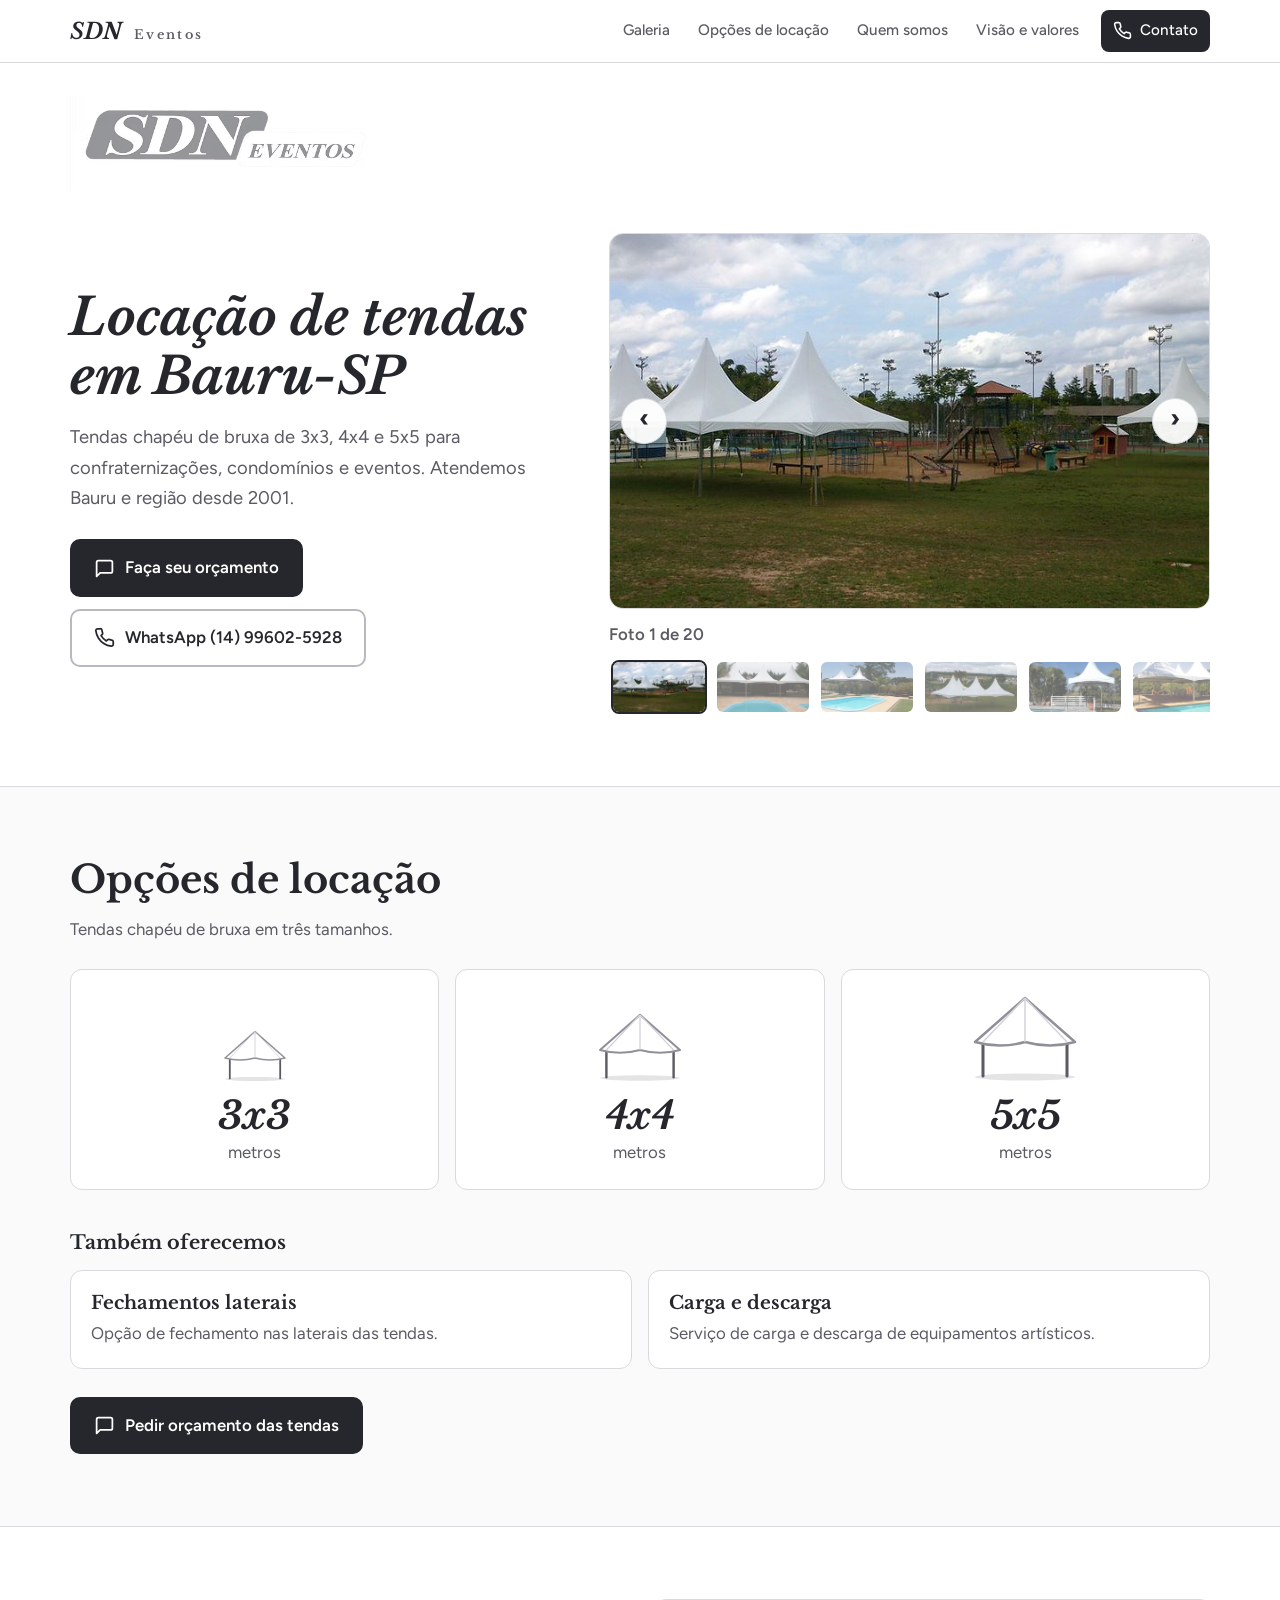
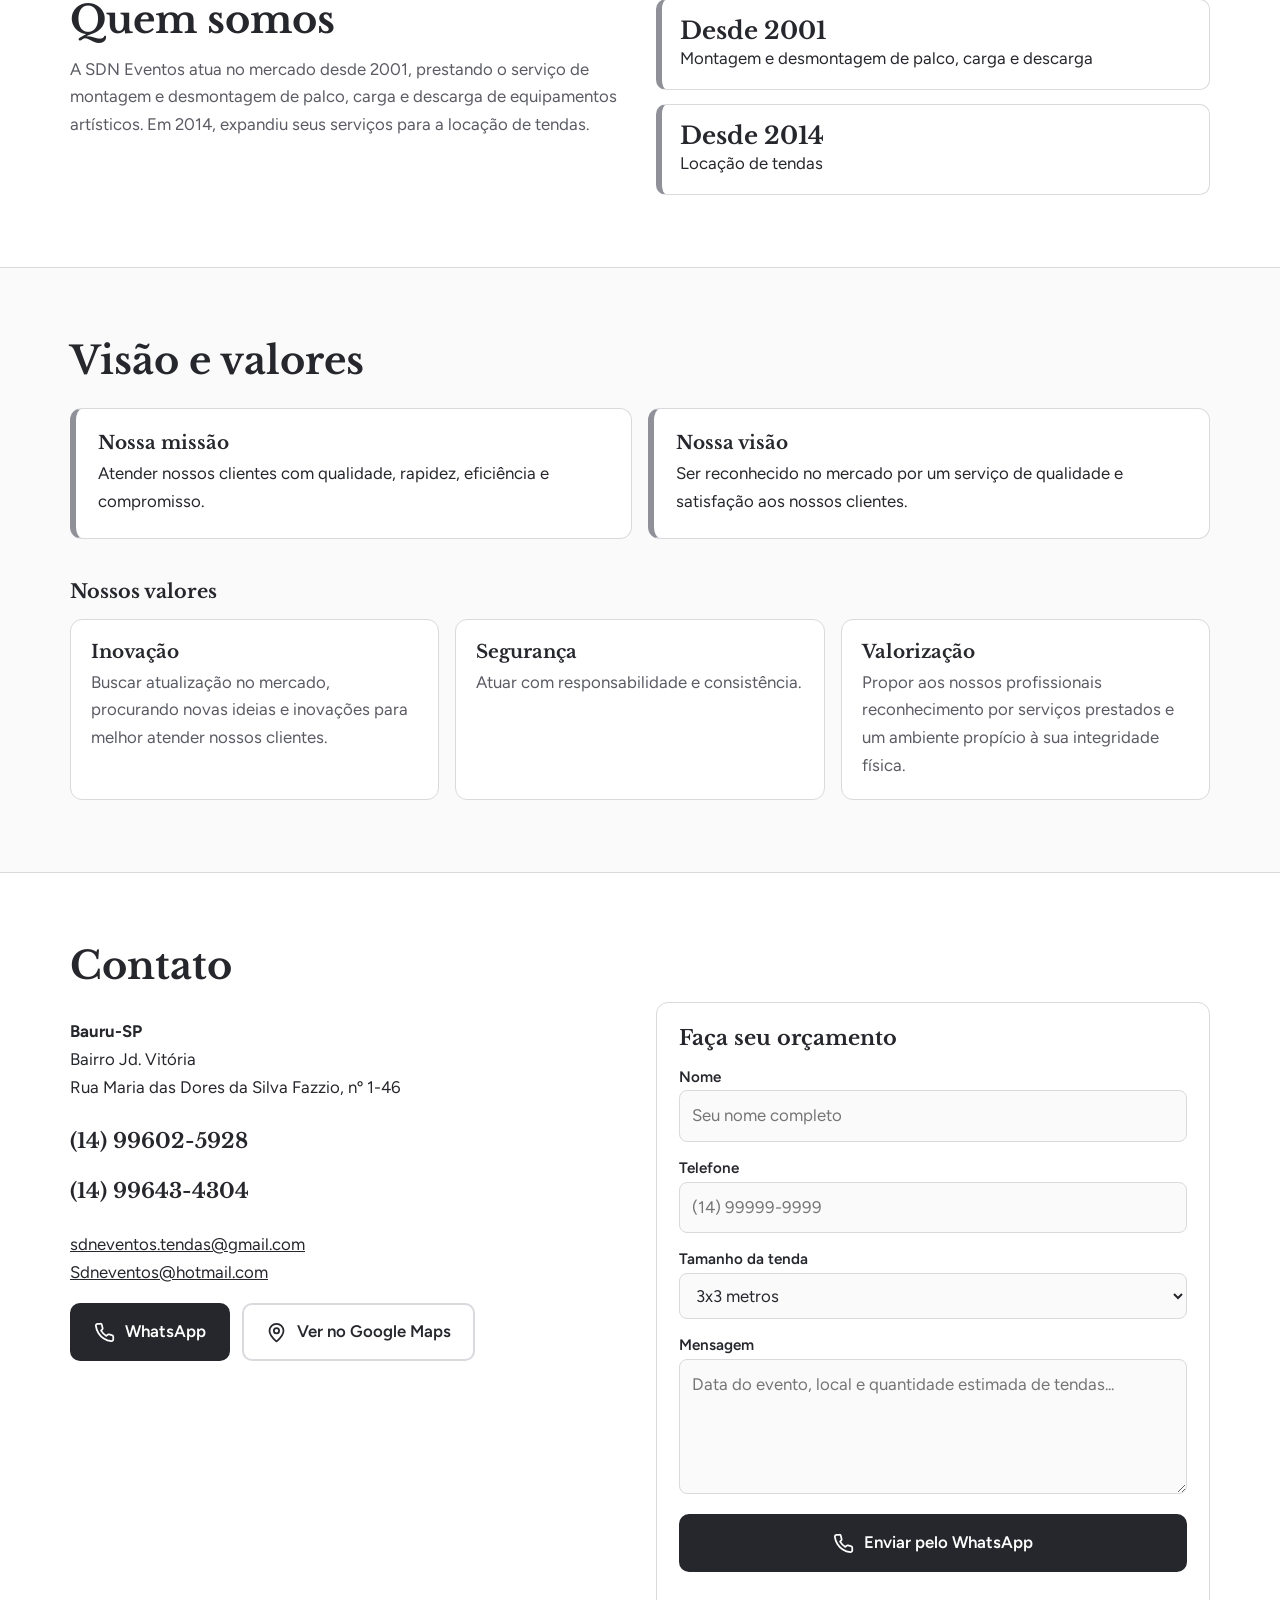
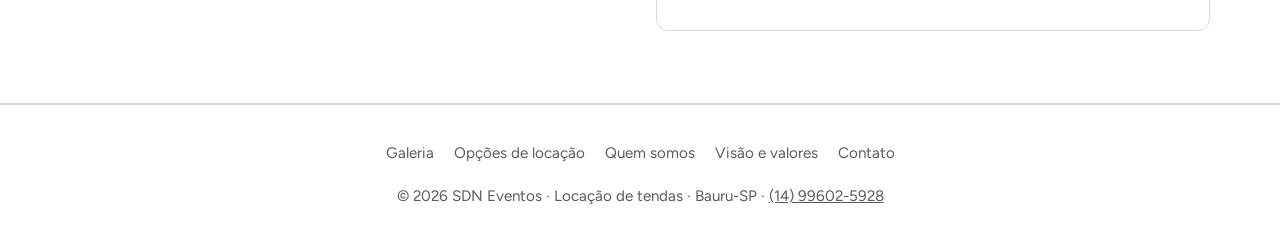
==== index.html @ 1ca26cf9 "Estruturacao inicial do site SDN Eventos com assets, css, js e README" ====
<!DOCTYPE html>
<html lang="pt-BR">
<head>
  <meta charset="utf-8">
  <meta name="viewport" content="width=device-width, initial-scale=1, viewport-fit=cover">
  <title>SDN Eventos | Locação de tendas em Bauru-SP</title>
  <meta name="description" content="Locação de tendas chapéu de bruxa 3x3, 4x4 e 5x5 em Bauru-SP. Montagem de palco, carga e descarga de equipamentos artísticos desde 2001.">
  <link rel="icon" href="data:image/svg+xml,%3Csvg xmlns='http://www.w3.org/2000/svg' viewBox='0 0 100 100'%3E%3Ctext y='.9em' font-size='90'%3E%E2%9B%BA%3C/text%3E%3C/svg%3E">
  
  <!-- Open Graph / Redes Sociais -->
  <meta property="og:title" content="SDN Eventos | Locação de tendas em Bauru-SP">
  <meta property="og:description" content="Tendas chapéu de bruxa 3x3, 4x4 e 5x5 para confraternizações e eventos em Bauru e região.">
  <meta property="og:type" content="website">
  <meta property="og:locale" content="pt_BR">
  <meta property="og:image" content="assets/img/logo.png">

  <!-- Dados Estruturados Schema.org -->
  <script type="application/ld+json">
  {
    "@context": "https://schema.org",
    "@type": "LocalBusiness",
    "name": "SDN Eventos",
    "description": "Locação de tendas e montagem de palco em Bauru-SP",
    "telephone": ["+55 14 99602-5928", "+55 14 99643-4304"],
    "email": "sdneventos.tendas@gmail.com",
    "foundingDate": "2001",
    "address": {
      "@type": "PostalAddress",
      "streetAddress": "Rua Maria das Dores da Silva Fazzio, 1-46, Jd. Vitória",
      "addressLocality": "Bauru",
      "addressRegion": "SP",
      "addressCountry": "BR"
    }
  }
  </script>

  <!-- Google Fonts -->
  <link rel="preconnect" href="https://fonts.googleapis.com">
  <link rel="preconnect" href="https://fonts.gstatic.com" crossorigin>
  <link href="https://fonts.googleapis.com/css2?family=Libre+Baskerville:ital,wght@0,700;1,700&family=Figtree:wght@400;500;600&display=swap" rel="stylesheet">

  <!-- Estilos Externos -->
  <link rel="stylesheet" href="css/style.css">

  <!-- Script Principal com Defer -->
  <script src="js/main.js" defer></script>
</head>
<body>

  <!-- ==================== HEADER / NAVEGAÇÃO ==================== -->
  <header class="nav">
    <div class="wrap">
      <a class="brand" href="#inicio">SDN <span>Eventos</span></a>

      <!-- Menu Desktop -->
      <nav class="nav-links" aria-label="Menu principal">
        <a href="#galeria">Galeria</a>
        <a href="#locacao">Opções de locação</a>
        <a href="#quem-somos">Quem somos</a>
        <a href="#visao">Visão e valores</a>
        <a class="cta" href="#contato" aria-label="Contato" title="Contato">
          <svg class="ico" viewBox="0 0 24 24" aria-hidden="true" focusable="false">
            <path d="M22 16.9v3a2 2 0 0 1-2.2 2 19.8 19.8 0 0 1-8.6-3.1 19.5 19.5 0 0 1-6-6 19.8 19.8 0 0 1-3.1-8.7A2 2 0 0 1 4.1 2h3a2 2 0 0 1 2 1.7c.1 1 .4 1.9.7 2.8a2 2 0 0 1-.5 2.1L8.1 9.9a16 16 0 0 0 6 6l1.3-1.3a2 2 0 0 1 2.1-.4c.9.3 1.8.6 2.8.7a2 2 0 0 1 1.7 2Z"/>
          </svg>
          <span class="lbl">Contato</span>
        </a>
      </nav>

      <!-- Botão Menu Mobile -->
      <button class="hamburger" id="hamburger" type="button" aria-expanded="false" aria-label="Abrir menu de navegação">
        <span></span>
        <span></span>
        <span></span>
      </button>
    </div>
  </header>

  <!-- Drawer e Overlay Mobile -->
  <div class="nav-overlay" id="navOverlay"></div>
  <nav class="nav-drawer" id="navDrawer" aria-label="Menu móvel">
    <a href="#galeria">Galeria de fotos</a>
    <a href="#locacao">Opções de locação</a>
    <a href="#quem-somos">Quem somos</a>
    <a href="#visao">Visão e valores</a>
    <a class="cta" href="#contato">Fazer orçamento</a>
  </nav>

  <main id="inicio">
    <!-- ==================== HERO SECTION ==================== -->
    <div class="hero">
      <div class="wrap">
        <img class="logo" src="assets/img/logo.png" alt="Logotipo SDN Eventos" width="300" height="98">
        <div class="herogrid">
          <div class="intro">
            <h1>Locação de tendas em <span class="nb">Bauru-SP</span></h1>
            <p>Tendas chapéu de bruxa de 3x3, 4x4 e 5x5 para confraternizações, condomínios e eventos. Atendemos Bauru e região desde 2001.</p>
            <div class="btns">
              <a class="btn" href="#contato" aria-label="Faça seu orçamento" title="Faça seu orçamento">
                <svg class="ico" viewBox="0 0 24 24" aria-hidden="true" focusable="false">
                  <path d="M21 15a2 2 0 0 1-2 2H7l-4 4V5a2 2 0 0 1 2-2h14a2 2 0 0 1 2 2z"/>
                </svg>
                <span class="lbl">Faça seu orçamento</span>
              </a>
              <a class="btn ghost" href="https://wa.me/5514996025928" target="_blank" rel="noopener noreferrer" aria-label="WhatsApp (14) 99602-5928" title="WhatsApp">
                <svg class="ico" viewBox="0 0 24 24" aria-hidden="true" focusable="false">
                  <path d="M22 16.9v3a2 2 0 0 1-2.2 2 19.8 19.8 0 0 1-8.6-3.1 19.5 19.5 0 0 1-6-6 19.8 19.8 0 0 1-3.1-8.7A2 2 0 0 1 4.1 2h3a2 2 0 0 1 2 1.7c.1 1 .4 1.9.7 2.8a2 2 0 0 1-.5 2.1L8.1 9.9a16 16 0 0 0 6 6l1.3-1.3a2 2 0 0 1 2.1-.4c.9.3 1.8.6 2.8.7a2 2 0 0 1 1.7 2Z"/>
                </svg>
                <span class="lbl">WhatsApp (14) 99602-5928</span>
              </a>
            </div>
          </div>

          <!-- Carrossel de Fotos -->
          <div class="carousel" id="galeria" role="region" aria-roledescription="carrossel" aria-label="Fotos de tendas montadas">
            <div class="stage">
              <div class="track" id="track" tabindex="0">
                <figure class="slide" role="group" aria-roledescription="slide"><img src="assets/img/foto-01.jpg" alt="Montagem de tenda chapéu de bruxa - SDN Eventos 1"></figure>
                <figure class="slide" role="group" aria-roledescription="slide"><img src="assets/img/foto-02.jpg" alt="Montagem de tenda chapéu de bruxa - SDN Eventos 2" loading="lazy"></figure>
                <figure class="slide" role="group" aria-roledescription="slide"><img src="assets/img/foto-03.jpg" alt="Montagem de tenda chapéu de bruxa - SDN Eventos 3" loading="lazy"></figure>
                <figure class="slide" role="group" aria-roledescription="slide"><img src="assets/img/foto-04.jpg" alt="Montagem de tenda chapéu de bruxa - SDN Eventos 4" loading="lazy"></figure>
                <figure class="slide" role="group" aria-roledescription="slide"><img src="assets/img/foto-05.jpg" alt="Montagem de tenda chapéu de bruxa - SDN Eventos 5" loading="lazy"></figure>
                <figure class="slide" role="group" aria-roledescription="slide"><img src="assets/img/foto-06.jpg" alt="Montagem de tenda chapéu de bruxa - SDN Eventos 6" loading="lazy"></figure>
                <figure class="slide" role="group" aria-roledescription="slide"><img src="assets/img/foto-07.jpg" alt="Montagem de tenda chapéu de bruxa - SDN Eventos 7" loading="lazy"></figure>
                <figure class="slide" role="group" aria-roledescription="slide"><img src="assets/img/foto-08.jpg" alt="Montagem de tenda chapéu de bruxa - SDN Eventos 8" loading="lazy"></figure>
                <figure class="slide" role="group" aria-roledescription="slide"><img src="assets/img/foto-09.jpg" alt="Montagem de tenda chapéu de bruxa - SDN Eventos 9" loading="lazy"></figure>
                <figure class="slide" role="group" aria-roledescription="slide"><img src="assets/img/foto-10.jpg" alt="Montagem de tenda chapéu de bruxa - SDN Eventos 10" loading="lazy"></figure>
                <figure class="slide" role="group" aria-roledescription="slide"><img src="assets/img/foto-11.jpg" alt="Montagem de tenda chapéu de bruxa - SDN Eventos 11" loading="lazy"></figure>
                <figure class="slide" role="group" aria-roledescription="slide"><img src="assets/img/foto-12.jpg" alt="Montagem de tenda chapéu de bruxa - SDN Eventos 12" loading="lazy"></figure>
                <figure class="slide" role="group" aria-roledescription="slide"><img src="assets/img/foto-13.jpg" alt="Montagem de tenda chapéu de bruxa - SDN Eventos 13" loading="lazy"></figure>
                <figure class="slide" role="group" aria-roledescription="slide"><img src="assets/img/foto-14.jpg" alt="Montagem de tenda chapéu de bruxa - SDN Eventos 14" loading="lazy"></figure>
                <figure class="slide" role="group" aria-roledescription="slide"><img src="assets/img/foto-15.jpg" alt="Montagem de tenda chapéu de bruxa - SDN Eventos 15" loading="lazy"></figure>
                <figure class="slide" role="group" aria-roledescription="slide"><img src="assets/img/foto-16.jpg" alt="Montagem de tenda chapéu de bruxa - SDN Eventos 16" loading="lazy"></figure>
                <figure class="slide" role="group" aria-roledescription="slide"><img src="assets/img/foto-17.jpg" alt="Montagem de tenda chapéu de bruxa - SDN Eventos 17" loading="lazy"></figure>
                <figure class="slide" role="group" aria-roledescription="slide"><img src="assets/img/foto-18.jpg" alt="Montagem de tenda chapéu de bruxa - SDN Eventos 18" loading="lazy"></figure>
                <figure class="slide" role="group" aria-roledescription="slide"><img src="assets/img/foto-19.jpg" alt="Montagem de tenda chapéu de bruxa - SDN Eventos 19" loading="lazy"></figure>
                <figure class="slide" role="group" aria-roledescription="slide"><img src="assets/img/foto-20.jpg" alt="Montagem de tenda chapéu de bruxa - SDN Eventos 20" loading="lazy"></figure>
              </div>
              <button class="arrow prev" id="prev" type="button" aria-label="Foto anterior">&#8249;</button>
              <button class="arrow next" id="next" type="button" aria-label="Próxima foto">&#8250;</button>
            </div>
            <div class="count" id="count" aria-live="polite"></div>
            <div class="thumbs" id="thumbs"></div>
          </div>
        </div>
      </div>
    </div>

    <!-- ==================== OPÇÕES DE LOCAÇÃO ==================== -->
    <section id="locacao">
      <div class="wrap">
        <h2>Opções de locação</h2>
        <p class="lead">Tendas chapéu de bruxa em três tamanhos.</p>
        <div class="sizes">
          <div class="size">
            <span class="tentwrap">
              <svg class="tent" viewBox="0 0 120 90" width="72" aria-hidden="true" focusable="false">
                <ellipse class="shadow" cx="60" cy="85" rx="50" ry="3.5"/>
                <line class="pole" x1="18" y1="50" x2="18" y2="84"/>
                <line class="pole" x1="102" y1="50" x2="102" y2="84"/>
                <g class="roof">
                  <path class="face" d="M10 50 L60 6 L110 50 Q85 57 60 50 Q35 57 10 50 Z"/>
                  <path class="rib" d="M60 6 L60 50 M18 50 L60 6 M102 50 L60 6"/>
                </g>
              </svg>
            </span>
            <b>3x3</b><span>metros</span>
          </div>
          <div class="size">
            <span class="tentwrap">
              <svg class="tent" viewBox="0 0 120 90" width="96" aria-hidden="true" focusable="false">
                <ellipse class="shadow" cx="60" cy="85" rx="50" ry="3.5"/>
                <line class="pole" x1="18" y1="50" x2="18" y2="84"/>
                <line class="pole" x1="102" y1="50" x2="102" y2="84"/>
                <g class="roof">
                  <path class="face" d="M10 50 L60 6 L110 50 Q85 57 60 50 Q35 57 10 50 Z"/>
                  <path class="rib" d="M60 6 L60 50 M18 50 L60 6 M102 50 L60 6"/>
                </g>
              </svg>
            </span>
            <b>4x4</b><span>metros</span>
          </div>
          <div class="size">
            <span class="tentwrap">
              <svg class="tent" viewBox="0 0 120 90" width="120" aria-hidden="true" focusable="false">
                <ellipse class="shadow" cx="60" cy="85" rx="50" ry="3.5"/>
                <line class="pole" x1="18" y1="50" x2="18" y2="84"/>
                <line class="pole" x1="102" y1="50" x2="102" y2="84"/>
                <g class="roof">
                  <path class="face" d="M10 50 L60 6 L110 50 Q85 57 60 50 Q35 57 10 50 Z"/>
                  <path class="rib" d="M60 6 L60 50 M18 50 L60 6 M102 50 L60 6"/>
                </g>
              </svg>
            </span>
            <b>5x5</b><span>metros</span>
          </div>
        </div>

        <h3 class="sub">Também oferecemos</h3>
        <div class="values">
          <div>
            <h3>Fechamentos laterais</h3>
            <p>Opção de fechamento nas laterais das tendas.</p>
          </div>
          <div>
            <h3>Carga e descarga</h3>
            <p>Serviço de carga e descarga de equipamentos artísticos.</p>
          </div>
        </div>

        <div class="btns" style="margin-top:28px">
          <a class="btn" href="#contato" aria-label="Pedir orçamento das tendas" title="Pedir orçamento das tendas">
            <svg class="ico" viewBox="0 0 24 24" aria-hidden="true" focusable="false">
              <path d="M21 15a2 2 0 0 1-2 2H7l-4 4V5a2 2 0 0 1 2-2h14a2 2 0 0 1 2 2z"/>
            </svg>
            <span class="lbl">Pedir orçamento das tendas</span>
          </a>
        </div>
      </div>
    </section>

    <!-- ==================== QUEM SOMOS ==================== -->
    <section id="quem-somos">
      <div class="wrap split">
        <div>
          <h2>Quem somos</h2>
          <p class="lead">A SDN Eventos atua no mercado desde 2001, prestando o serviço de montagem e desmontagem de palco, carga e descarga de equipamentos artísticos. Em 2014, expandiu seus serviços para a locação de tendas.</p>
        </div>
        <div class="facts">
          <div class="fact">
            <b>Desde 2001</b>
            Montagem e desmontagem de palco, carga e descarga
          </div>
          <div class="fact">
            <b>Desde 2014</b>
            Locação de tendas
          </div>
        </div>
      </div>
    </section>

    <!-- ==================== VISÃO E VALORES ==================== -->
    <section id="visao">
      <div class="wrap">
        <h2>Visão e valores</h2>
        <div class="mvv">
          <div>
            <h3>Nossa missão</h3>
            <p>Atender nossos clientes com qualidade, rapidez, eficiência e compromisso.</p>
          </div>
          <div>
            <h3>Nossa visão</h3>
            <p>Ser reconhecido no mercado por um serviço de qualidade e satisfação aos nossos clientes.</p>
          </div>
        </div>

        <h3 class="sub">Nossos valores</h3>
        <div class="values">
          <div>
            <h3>Inovação</h3>
            <p>Buscar atualização no mercado, procurando novas ideias e inovações para melhor atender nossos clientes.</p>
          </div>
          <div>
            <h3>Segurança</h3>
            <p>Atuar com responsabilidade e consistência.</p>
          </div>
          <div>
            <h3>Valorização</h3>
            <p>Propor aos nossos profissionais reconhecimento por serviços prestados e um ambiente propício à sua integridade física.</p>
          </div>
        </div>
      </div>
    </section>

    <!-- ==================== CONTATO ==================== -->
    <section id="contato">
      <div class="wrap">
        <h2>Contato</h2>
        <div class="contact">
          <div class="selectable">
            <address>
              <p><strong>Bauru-SP</strong><br>Bairro Jd. Vitória<br>Rua Maria das Dores da Silva Fazzio, nº 1-46</p>
            </address>
            <a class="tel" href="tel:+5514996025928">(14) 99602-5928</a>
            <a class="tel" href="tel:+5514996434304">(14) 99643-4304</a>
            <p>
              <a href="mailto:sdneventos.tendas@gmail.com">sdneventos.tendas@gmail.com</a><br>
              <a href="mailto:Sdneventos@hotmail.com">Sdneventos@hotmail.com</a>
            </p>
            <div class="btns">
              <a class="btn" href="https://wa.me/5514996025928" target="_blank" rel="noopener noreferrer" aria-label="Chamar no WhatsApp" title="WhatsApp">
                <svg class="ico" viewBox="0 0 24 24" aria-hidden="true" focusable="false">
                  <path d="M22 16.9v3a2 2 0 0 1-2.2 2 19.8 19.8 0 0 1-8.6-3.1 19.5 19.5 0 0 1-6-6 19.8 19.8 0 0 1-3.1-8.7A2 2 0 0 1 4.1 2h3a2 2 0 0 1 2 1.7c.1 1 .4 1.9.7 2.8a2 2 0 0 1-.5 2.1L8.1 9.9a16 16 0 0 0 6 6l1.3-1.3a2 2 0 0 1 2.1-.4c.9.3 1.8.6 2.8.7a2 2 0 0 1 1.7 2Z"/>
                </svg>
                <span class="lbl">WhatsApp</span>
              </a>
              <a class="btn ghost" style="color:var(--ink);border-color:var(--line)" href="https://www.google.com/maps/search/?api=1&query=Rua+Maria+das+Dores+da+Silva+Fazzio,+1-46,+Bauru+-+SP" target="_blank" rel="noopener noreferrer" aria-label="Ver endereço no Google Maps" title="Google Maps">
                <svg class="ico" viewBox="0 0 24 24" aria-hidden="true" focusable="false">
                  <path d="M12 2a8 8 0 0 0-8 8c0 5.4 7 11.4 7.3 11.7a1 1 0 0 0 1.4 0c.3-.3 7.3-6.3 7.3-11.7a8 8 0 0 0-8-8zm0 11a3 3 0 1 1 3-3 3 3 0 0 1-3 3z"/>
                </svg>
                <span class="lbl">Ver no Google Maps</span>
              </a>
            </div>
          </div>

          <!-- Formulário de Orçamento -->
          <form id="orcForm">
            <h3 style="font:700 1.3rem var(--head);margin:0">Faça seu orçamento</h3>
            <div>
              <label for="nome">Nome</label>
              <input id="nome" required autocomplete="name" placeholder="Seu nome completo">
            </div>
            <div>
              <label for="tel">Telefone</label>
              <input id="tel" type="tel" required autocomplete="tel" placeholder="(14) 99999-9999">
            </div>
            <div>
              <label for="tam">Tamanho da tenda</label>
              <select id="tam">
                <option value="3x3">3x3 metros</option>
                <option value="4x4">4x4 metros</option>
                <option value="5x5">5x5 metros</option>
                <option value="Ainda não sei">Ainda não sei (orientação)</option>
              </select>
            </div>
            <div>
              <label for="obs">Mensagem</label>
              <textarea id="obs" rows="4" placeholder="Data do evento, local e quantidade estimada de tendas..."></textarea>
            </div>
            <button class="btn" type="submit" aria-label="Enviar pelo WhatsApp" title="Enviar pelo WhatsApp">
              <svg class="ico" viewBox="0 0 24 24" aria-hidden="true" focusable="false">
                <path d="M22 16.9v3a2 2 0 0 1-2.2 2 19.8 19.8 0 0 1-8.6-3.1 19.5 19.5 0 0 1-6-6 19.8 19.8 0 0 1-3.1-8.7A2 2 0 0 1 4.1 2h3a2 2 0 0 1 2 1.7c.1 1 .4 1.9.7 2.8a2 2 0 0 1-.5 2.1L8.1 9.9a16 16 0 0 0 6 6l1.3-1.3a2 2 0 0 1 2.1-.4c.9.3 1.8.6 2.8.7a2 2 0 0 1 1.7 2Z"/>
              </svg>
              <span>Enviar pelo WhatsApp</span>
            </button>
            <div id="msg" role="status"></div>
          </form>
        </div>
      </div>
    </section>
  </main>

  <!-- ==================== RODAPÉ ==================== -->
  <footer>
    <nav aria-label="Rodapé">
      <a href="#galeria">Galeria</a>
      <a href="#locacao">Opções de locação</a>
      <a href="#quem-somos">Quem somos</a>
      <a href="#visao">Visão e valores</a>
      <a href="#contato">Contato</a>
    </nav>
    <p>© <span id="ano"></span> SDN Eventos · Locação de tendas · Bauru-SP · <a href="tel:+5514996025928">(14) 99602-5928</a></p>
  </footer>

  <!-- Lightbox Modal para fotos ampliadas -->
  <div id="lightbox" role="dialog" aria-label="Foto ampliada">
    <img src="" alt="">
  </div>

  <!-- Botão Flutuante do WhatsApp (visível em telas menores / mobile) -->
  <a class="fab-wa" href="https://wa.me/5514996025928" target="_blank" rel="noopener noreferrer" aria-label="Fale conosco no WhatsApp" title="WhatsApp">
    <svg viewBox="0 0 24 24" aria-hidden="true" focusable="false">
      <path d="M12.04 2c-5.46 0-9.91 4.45-9.91 9.91 0 1.75.46 3.45 1.32 4.95L2.05 22l5.25-1.38c1.45.79 3.08 1.21 4.74 1.21 5.46 0 9.91-4.45 9.91-9.91 0-2.65-1.03-5.14-2.9-7.01A9.82 9.82 0 0 0 12.04 2zm.01 1.67c2.2 0 4.26.86 5.82 2.42a8.17 8.17 0 0 1 2.41 5.82c0 4.54-3.7 8.24-8.24 8.24-1.44 0-2.85-.38-4.09-1.1l-.29-.17-3.04.8 1.15-2.98-.19-.31a8.19 8.19 0 0 1-1.26-4.48c0-4.54 3.7-8.24 8.24-8.24zm4.52 11.66c-.19-.09-1.1-.54-1.27-.6-.17-.06-.3-.09-.43.09-.13.19-.5.6-.62.73-.11.13-.23.15-.42.06-.19-.09-.81-.3-1.54-.95-.57-.51-.95-1.14-1.06-1.33-.11-.19-.01-.29.08-.38.08-.09.19-.23.29-.34.09-.11.13-.19.19-.32.06-.13.03-.25-.01-.34-.05-.09-.43-1.03-.59-1.42-.15-.37-.31-.32-.43-.32h-.37c-.13 0-.34.05-.51.24-.17.19-.66.65-.66 1.58 0 .93.68 1.83.77 1.96.09.13 1.34 2.05 3.25 2.87.45.2.81.31 1.09.4.46.15.88.13 1.21.08.37-.06 1.1-.45 1.26-.88.15-.43.15-.8.11-.88-.04-.08-.17-.13-.36-.22z"/>
    </svg>
  </a>

</body>
</html>
---- css/style.css ----
/* ==========================================================================
   SDN Eventos - Estilos Principais
   ========================================================================== */

:root {
  --bg: #fafafb;
  --surface: #ffffff;
  --ink: #26272c;
  --muted: #5a5b63;
  --line: #d9d9de;
  --accent: #909098;
  --accent-soft: #c4c4cc;
  --accent-ink: #1b1c20;
  --hero: #2a2b30;
  --head: 'Libre Baskerville', Georgia, 'Times New Roman', serif;
  --body: 'Figtree', 'Segoe UI', Helvetica, Arial, sans-serif;
  --nav-h: 62px;
}

html {
  color-scheme: light;
  -webkit-text-size-adjust: 100%;
  scroll-behavior: smooth;
  scroll-padding-top: calc(var(--nav-h) + 8px);
  box-sizing: border-box;
}

*, *::before, *::after {
  box-sizing: inherit;
}

@media (prefers-reduced-motion: reduce) {
  html {
    scroll-behavior: auto;
  }
}

body {
  margin: 0;
  background: var(--bg);
  color: var(--ink);
  font: 400 1.05rem/1.65 var(--body);
  overflow-wrap: break-word;
  -webkit-user-select: none;
  user-select: none;
  -webkit-touch-callout: none;
}

input, textarea, select, .selectable, .selectable * {
  -webkit-user-select: text;
  user-select: text;
}

img {
  -webkit-user-drag: none;
  max-width: 100%;
  display: block;
}

iframe, video {
  max-width: 100%;
  display: block;
}

a {
  color: inherit;
}

:focus-visible {
  outline: 3px solid var(--ink);
  outline-offset: 3px;
}

.wrap {
  max-width: 1080px;
  margin: 0 auto;
  padding-left: max(20px, env(safe-area-inset-left));
  padding-right: max(20px, env(safe-area-inset-right));
}

@media (min-width: 1280px) {
  .wrap {
    max-width: 1180px;
  }
}

html.bloq body {
  display: none;
}

html.bloq::before {
  content: "Conteúdo protegido. Feche as ferramentas de desenvolvedor para continuar.";
  display: block;
  padding: 48px 20px;
  font: 600 1.2rem var(--body);
  color: var(--ink);
}

/* ==========================================================================
   NAVEGAÇÃO / HEADER
   ========================================================================== */
header.nav {
  position: sticky;
  top: 0;
  z-index: 100;
  background: var(--surface);
  color: var(--ink);
  border-bottom: 1px solid var(--line);
}

.nav .wrap {
  display: flex;
  align-items: center;
  justify-content: space-between;
  gap: 16px;
  height: var(--nav-h);
}

.brand {
  font: italic 700 1.4rem var(--head);
  text-decoration: none;
  flex: none;
}

.brand span {
  font: 600 0.8rem var(--head);
  font-style: normal;
  letter-spacing: 0.18em;
  margin-left: 6px;
  color: var(--muted);
}

.nav-links {
  display: flex;
  gap: 4px;
  flex-wrap: wrap;
  align-items: center;
}

.nav-links a {
  text-decoration: none;
  padding: 8px 12px;
  border-radius: 8px;
  font-weight: 500;
  font-size: 0.95rem;
  color: var(--muted);
  transition: background 0.18s, color 0.18s;
}

.nav-links a:hover {
  background: #efeff2;
  color: var(--ink);
}

.nav-links a.cta {
  display: inline-flex;
  align-items: center;
  gap: 8px;
  background: var(--ink);
  color: #fff;
  margin-left: 6px;
}

.nav-links a.cta:hover {
  background: #44454c;
  color: #fff;
}

/* Botão Hambúrguer Mobile */
.hamburger {
  display: none;
  flex-direction: column;
  justify-content: center;
  align-items: center;
  gap: 5px;
  width: 44px;
  height: 44px;
  border: none;
  background: none;
  cursor: pointer;
  border-radius: 8px;
  padding: 0;
  -webkit-tap-highlight-color: transparent;
}

.hamburger span {
  display: block;
  width: 22px;
  height: 2px;
  background: var(--ink);
  border-radius: 2px;
  transition: transform 0.25s, opacity 0.25s;
}

.hamburger[aria-expanded="true"] span:nth-child(1) {
  transform: translateY(7px) rotate(45deg);
}

.hamburger[aria-expanded="true"] span:nth-child(2) {
  opacity: 0;
}

.hamburger[aria-expanded="true"] span:nth-child(3) {
  transform: translateY(-7px) rotate(-45deg);
}

/* Drawer de navegação móvel */
.nav-drawer {
  display: none;
  position: fixed;
  inset: var(--nav-h) 0 0;
  background: var(--surface);
  z-index: 99;
  padding: 16px max(20px, env(safe-area-inset-left));
  overflow-y: auto;
  border-top: 1px solid var(--line);
}

.nav-drawer.open {
  display: block;
}

.nav-drawer a {
  display: flex;
  align-items: center;
  gap: 12px;
  padding: 14px 0;
  font: 600 1.05rem var(--body);
  text-decoration: none;
  color: var(--ink);
  border-bottom: 1px solid var(--line);
}

.nav-drawer a:last-child {
  border-bottom: none;
}

.nav-drawer a.cta {
  margin-top: 16px;
  border: 2px solid var(--ink);
  border-radius: 10px;
  justify-content: center;
  padding: 14px;
  background: var(--ink);
  color: #fff;
}

.nav-overlay {
  display: none;
  position: fixed;
  inset: var(--nav-h) 0 0;
  background: rgba(0, 0, 0, 0.4);
  z-index: 98;
  backdrop-filter: blur(2px);
}

.nav-overlay.open {
  display: block;
}

/* ==========================================================================
   HERO SECTION
   ========================================================================== */
.hero {
  background: var(--surface);
  border-bottom: 1px solid var(--line);
  color: var(--ink);
}

.hero .wrap {
  padding-top: 32px;
  padding-bottom: 64px;
}

.hero .intro {
  margin: 0;
  max-width: none;
}

.hero .intro p {
  max-width: 32em;
}

.herogrid {
  display: grid;
  grid-template-columns: minmax(0, 0.9fr) minmax(0, 1.1fr);
  gap: 48px;
  align-items: center;
}

.hero .carousel {
  margin: 0;
  min-width: 0;
}

@media (min-width: 821px) {
  .hero .slide img {
    aspect-ratio: 16 / 10;
  }
}

.nb {
  white-space: nowrap;
}

h1, h2 {
  text-wrap: balance;
}

.hero img.logo {
  width: min(300px, 70%);
  margin: 0 0 22px;
  height: auto;
}

.hero h1 {
  font: italic 700 clamp(2rem, 4.6vw, 3.2rem) / 1.15 var(--head);
  margin: 0 0 16px;
}

.hero p {
  font-size: 1.15rem;
  max-width: 34em;
  margin: 0 0 26px;
  color: var(--muted);
}

.btns {
  display: flex;
  gap: 12px;
  flex-wrap: wrap;
}

.btn {
  display: inline-flex;
  align-items: center;
  justify-content: center;
  gap: 10px;
  padding: 13px 22px;
  border-radius: 10px;
  font-weight: 600;
  text-decoration: none;
  border: 2px solid var(--ink);
  background: var(--ink);
  color: #fff;
  transition: background 0.18s, border-color 0.18s;
}

.btn.ghost {
  background: transparent;
  color: var(--ink);
  border-color: #b8b8c0;
}

button.btn {
  font: inherit;
  font-weight: 600;
  cursor: pointer;
}

.ico {
  width: 1.25em;
  height: 1.25em;
  flex: none;
  fill: none;
  stroke: currentColor;
  stroke-width: 2;
  stroke-linecap: round;
  stroke-linejoin: round;
}

.btn:hover {
  background: #44454c;
  border-color: #44454c;
}

.btn.ghost:hover {
  background: #efeff2;
  border-color: #b8b8c0;
}

/* ==========================================================================
   SEÇÕES GERAIS
   ========================================================================== */
section {
  padding: 72px 0;
}

main > section:nth-of-type(even) {
  background: var(--surface);
  border-block: 1px solid var(--line);
}

h2 {
  font: 800 clamp(1.7rem, 3.4vw, 2.4rem) / 1.1 var(--head);
  margin: 0 0 14px;
}

.lead {
  color: var(--muted);
  max-width: 42em;
  margin: 0 0 26px;
}

.sub {
  font: 700 1.2rem var(--head);
  margin: 40px 0 16px;
}

.split {
  display: grid;
  gap: 32px;
  grid-template-columns: 1fr 1fr;
  align-items: start;
}

.split > *, .contact > *, .mvv > *, .values > *, .sizes > * {
  min-width: 0;
}

.facts {
  display: grid;
  gap: 14px;
}

.fact {
  background: var(--surface);
  border: 1px solid var(--line);
  border-left: 6px solid var(--accent);
  border-radius: 10px;
  padding: 16px 18px;
}

.fact b {
  font: 700 1.5rem var(--head);
  display: block;
}

/* Grade de tamanhos com animação SVG */
.sizes {
  display: grid;
  gap: 16px;
  grid-template-columns: repeat(auto-fit, minmax(150px, 1fr));
}

.size {
  background: var(--surface);
  border: 1px solid var(--line);
  border-radius: 12px;
  padding: 22px;
  text-align: center;
}

.tentwrap {
  display: flex;
  align-items: flex-end;
  justify-content: center;
  height: 90px;
  margin-bottom: 10px;
}

.tent {
  display: block;
  height: auto;
  overflow: visible;
}

.tent .shadow {
  fill: rgba(38, 39, 44, 0.12);
}

.tent .pole {
  stroke: #5a5b63;
  stroke-width: 3;
  stroke-linecap: round;
}

.tent .face {
  fill: #fff;
  stroke: var(--accent);
  stroke-width: 2.5;
  stroke-linejoin: round;
}

.tent .rib {
  fill: none;
  stroke: #d3d3d9;
  stroke-width: 1.5;
}

.tent .pole, .tent .roof, .tent .shadow {
  transform-box: fill-box;
  transform-origin: 50% 100%;
  transition: transform 0.7s cubic-bezier(0.3, 1.45, 0.5, 1), opacity 0.5s ease;
}

.tent .roof {
  transform-origin: 50% 100%;
}

.js .size:not(.on) .pole {
  transform: scaleY(0);
}

.js .size:not(.on) .roof {
  transform: translateY(8px) scale(0.55, 0.1);
  opacity: 0;
}

.js .size:not(.on) .shadow {
  transform: scaleX(0.2);
  opacity: 0;
}

.size:nth-child(2) .tent * {
  transition-delay: 0.2s;
}

.size:nth-child(3) .tent * {
  transition-delay: 0.4s;
}

.tent .roof {
  transition-delay: 0.25s;
}

.size:nth-child(2) .tent .roof {
  transition-delay: 0.45s;
}

.size:nth-child(3) .tent .roof {
  transition-delay: 0.65s;
}

@media (prefers-reduced-motion: reduce) {
  .tent * {
    transition: none !important;
  }
}

.size b {
  font: italic 700 2.4rem var(--head);
  display: block;
}

.size span {
  color: var(--muted);
}

ul.plain {
  padding-left: 20px;
}

.values {
  display: grid;
  gap: 16px;
  grid-template-columns: repeat(auto-fit, minmax(240px, 1fr));
}

.values div {
  background: var(--surface);
  border: 1px solid var(--line);
  border-radius: 12px;
  padding: 20px;
}

.values h3 {
  font: 700 1.15rem var(--head);
  margin: 0 0 6px;
}

.values p {
  margin: 0;
  color: var(--muted);
}

.mvv {
  display: grid;
  gap: 16px;
  grid-template-columns: 1fr 1fr;
  margin-top: 26px;
}

.mvv div {
  background: var(--surface);
  border: 1px solid var(--line);
  border-left: 6px solid var(--accent);
  border-radius: 12px;
  padding: 22px;
}

.mvv h3 {
  font: 700 1.15rem var(--head);
  margin: 0 0 6px;
}

.mvv p {
  margin: 0;
}

/* ==========================================================================
   CARROSSEL DE FOTOS
   ========================================================================== */
.carousel {
  position: relative;
}

.stage {
  position: relative;
}

.track {
  display: flex;
  overflow-x: auto;
  scroll-snap-type: x mandatory;
  scroll-behavior: smooth;
  scrollbar-width: none;
  border-radius: 14px;
  border: 1px solid var(--line);
  background: var(--bg);
}

.track::-webkit-scrollbar {
  display: none;
}

.slide {
  flex: 0 0 100%;
  margin: 0;
  scroll-snap-align: center;
}

.slide img {
  width: 100%;
  height: auto;
  aspect-ratio: 928 / 421;
  object-fit: cover;
  cursor: zoom-in;
}

.arrow {
  position: absolute;
  top: 50%;
  transform: translateY(-50%);
  width: 46px;
  height: 46px;
  border-radius: 50%;
  border: 1px solid var(--line);
  background: rgba(255, 255, 255, 0.94);
  color: var(--ink);
  font: 700 1.6rem / 1 var(--body);
  cursor: pointer;
  display: grid;
  place-items: center;
  padding: 0 0 3px;
  transition: background 0.15s, border-color 0.15s;
}

.arrow:hover {
  background: #fff;
  border-color: var(--accent);
}

.arrow.prev {
  left: 12px;
}

.arrow.next {
  right: 12px;
}

.count {
  margin: 12px 0 10px;
  font-weight: 600;
  color: var(--muted);
}

.thumbs {
  display: flex;
  gap: 8px;
  overflow-x: auto;
  padding: 2px 2px 8px;
  scrollbar-width: thin;
}

.thumbs button {
  flex: 0 0 auto;
  padding: 0;
  border: 2px solid transparent;
  border-radius: 8px;
  background: none;
  cursor: pointer;
  opacity: 0.6;
  transition: opacity 0.15s, border-color 0.15s;
}

.thumbs button[aria-current="true"] {
  border-color: var(--ink);
  opacity: 1;
}

.thumbs img {
  width: 92px;
  height: 50px;
  object-fit: cover;
  border-radius: 6px;
  display: block;
}

@media (prefers-reduced-motion: reduce) {
  .track {
    scroll-behavior: auto;
  }
}

/* ==========================================================================
   CONTATO E FORMULÁRIO
   ========================================================================== */
.contact {
  display: grid;
  gap: 32px;
  grid-template-columns: 1fr 1fr;
}

.contact address {
  font-style: normal;
}

.contact a {
  overflow-wrap: anywhere;
}

.contact a.tel {
  display: flex;
  align-items: center;
  gap: 8px;
  font: 700 1.3rem var(--head);
  text-decoration: none;
  margin: 4px 0;
  padding: 10px 0;
}

form {
  background: var(--surface);
  border: 1px solid var(--line);
  border-radius: 12px;
  padding: 22px;
  display: grid;
  gap: 12px;
}

label {
  font-weight: 600;
  font-size: 0.95rem;
}

input, textarea, select {
  width: 100%;
  padding: 11px 12px;
  border-radius: 8px;
  border: 1px solid var(--line);
  background: var(--bg);
  color: var(--ink);
  font: inherit;
}

#msg {
  min-height: 1.4em;
  font-weight: 600;
}

/* ==========================================================================
   RODAPÉ
   ========================================================================== */
footer {
  background: var(--surface);
  border-top: 1px solid var(--line);
  color: var(--muted);
  text-align: center;
  padding: 28px 20px calc(28px + env(safe-area-inset-bottom));
  font-size: 0.95rem;
}

footer nav {
  display: flex;
  flex-wrap: wrap;
  justify-content: center;
  gap: 2px 20px;
  margin-bottom: 10px;
}

footer nav a {
  text-decoration: none;
  padding: 8px 0;
}

footer a:hover {
  text-decoration: underline;
}

footer p {
  margin: 0;
}

/* ==========================================================================
   MODAL / LIGHTBOX
   ========================================================================== */
#lightbox {
  position: fixed;
  inset: 0;
  background: rgba(0, 0, 0, 0.88);
  display: none;
  align-items: center;
  justify-content: center;
  z-index: 200;
  padding: 20px;
  cursor: zoom-out;
}

#lightbox.on {
  display: flex;
}

#lightbox img {
  max-width: 100%;
  max-height: 92vh;
  object-fit: contain;
  border-radius: 8px;
}

/* ==========================================================================
   BOTÃO FLUTUANTE DO WHATSAPP (FAB)
   ========================================================================== */
.fab-wa {
  display: none;
  position: fixed;
  right: max(20px, env(safe-area-inset-right));
  bottom: max(24px, env(safe-area-inset-bottom));
  z-index: 90;
  width: 56px;
  height: 56px;
  border-radius: 50%;
  background: #25d366;
  color: #fff;
  box-shadow: 0 4px 16px rgba(0, 0, 0, 0.22);
  align-items: center;
  justify-content: center;
  text-decoration: none;
  transition: transform 0.2s, box-shadow 0.2s;
}

.fab-wa:hover {
  transform: scale(1.08);
  box-shadow: 0 6px 20px rgba(0, 0, 0, 0.28);
}

.fab-wa svg {
  width: 30px;
  height: 30px;
  fill: currentColor;
}

/* ==========================================================================
   RESPONSIVIDADE: TABLETS E SMARTPHONES (<= 820px)
   ========================================================================== */
@media (max-width: 820px) {
  :root {
    --nav-h: 58px;
  }

  html {
    scroll-padding-top: calc(var(--nav-h) + 8px);
  }

  /* Nav */
  .nav .wrap {
    height: var(--nav-h);
    flex-wrap: nowrap;
  }

  .nav-links {
    display: none;
  }

  .hamburger {
    display: flex;
  }

  .fab-wa {
    display: flex;
  }

  /* Hero */
  .herogrid {
    grid-template-columns: 1fr;
    gap: 0;
  }

  .hero .wrap {
    padding-top: 28px;
    padding-bottom: 40px;
  }

  .hero .carousel {
    margin-top: 28px;
  }

  .hero img.logo {
    width: min(240px, 60%);
    margin: 0 0 18px;
  }

  .hero h1 {
    font-size: clamp(1.75rem, 7vw, 2.4rem);
    margin-bottom: 12px;
  }

  .hero p {
    font-size: 1rem;
    margin-bottom: 20px;
  }

  /* Botões em tela cheia no mobile */
  .btns {
    flex-direction: column;
    gap: 10px;
  }

  .btns .btn, .btns .btn.ghost {
    width: 100%;
    padding: 14px 20px;
    height: auto;
  }

  .btn .lbl {
    display: inline;
  }

  .btn .ico {
    width: 22px;
    height: 22px;
  }

  /* Seções */
  section {
    padding: 44px 0;
  }

  .split, .contact, .mvv {
    grid-template-columns: 1fr;
  }

  .mvv {
    margin-top: 16px;
  }

  /* Grade de tamanhos com 2 colunas */
  .sizes {
    grid-template-columns: repeat(2, 1fr);
  }

  .values {
    grid-template-columns: 1fr;
  }

  /* Carrossel */
  .arrow {
    width: 38px;
    height: 38px;
    font-size: 1.3rem;
  }

  .thumbs img {
    width: 72px;
    height: 42px;
  }

  /* Contato */
  .contact a.tel {
    font-size: 1.2rem;
    padding: 12px 0;
  }

  form {
    padding: 18px;
  }

  form .btn {
    width: 100%;
    height: auto;
    padding: 14px 20px;
  }

  /* Rodapé */
  footer nav a {
    padding: 10px 0;
  }
}

/* ==========================================================================
   SMARTPHONES PEQUENOS (<= 420px)
   ========================================================================== */
@media (max-width: 420px) {
  body {
    font-size: 0.97rem;
  }

  .hero img.logo {
    width: 70%;
  }

  .slide img {
    aspect-ratio: 4 / 3;
  }

  .sizes {
    grid-template-columns: 1fr;
  }

  .hero h1 {
    font-size: clamp(1.6rem, 8vw, 2rem);
  }

  .fact b {
    font-size: 1.3rem;
  }

  .contact a.tel {
    font-size: 1.1rem;
  }
}
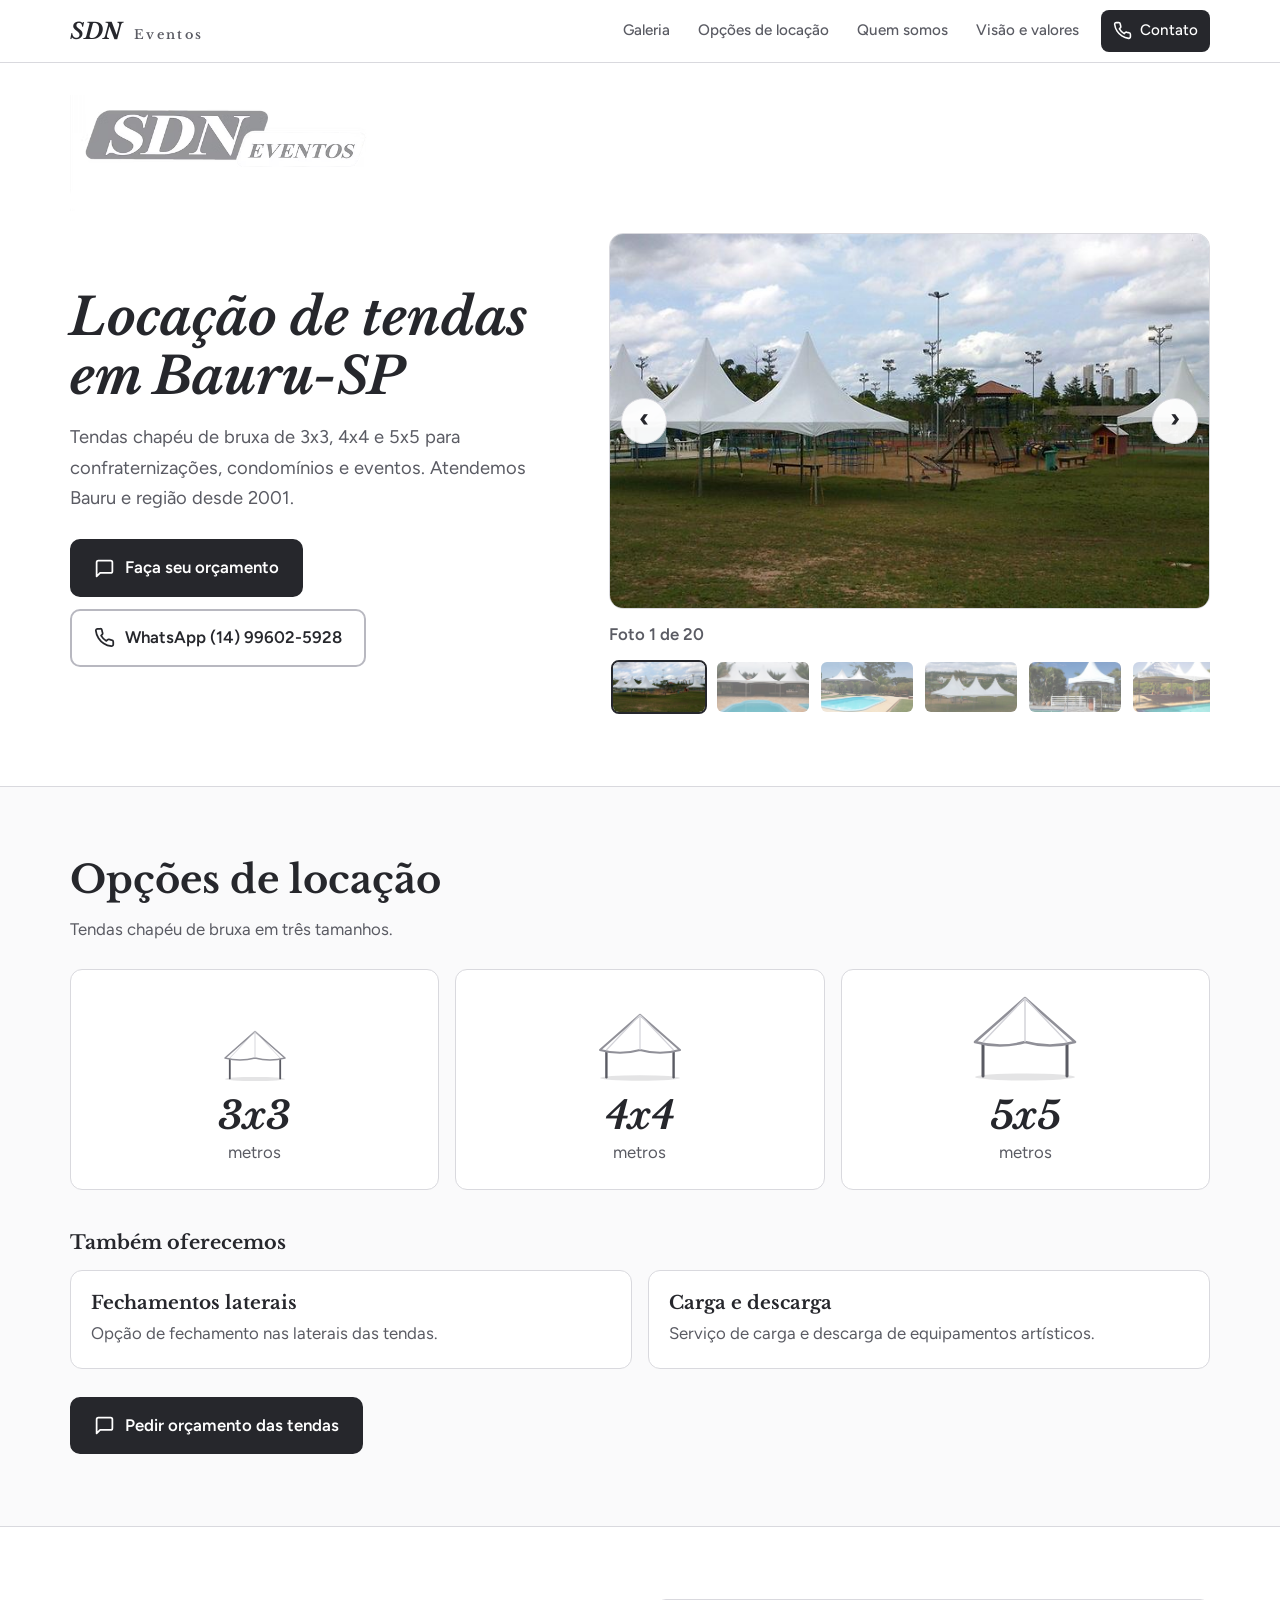
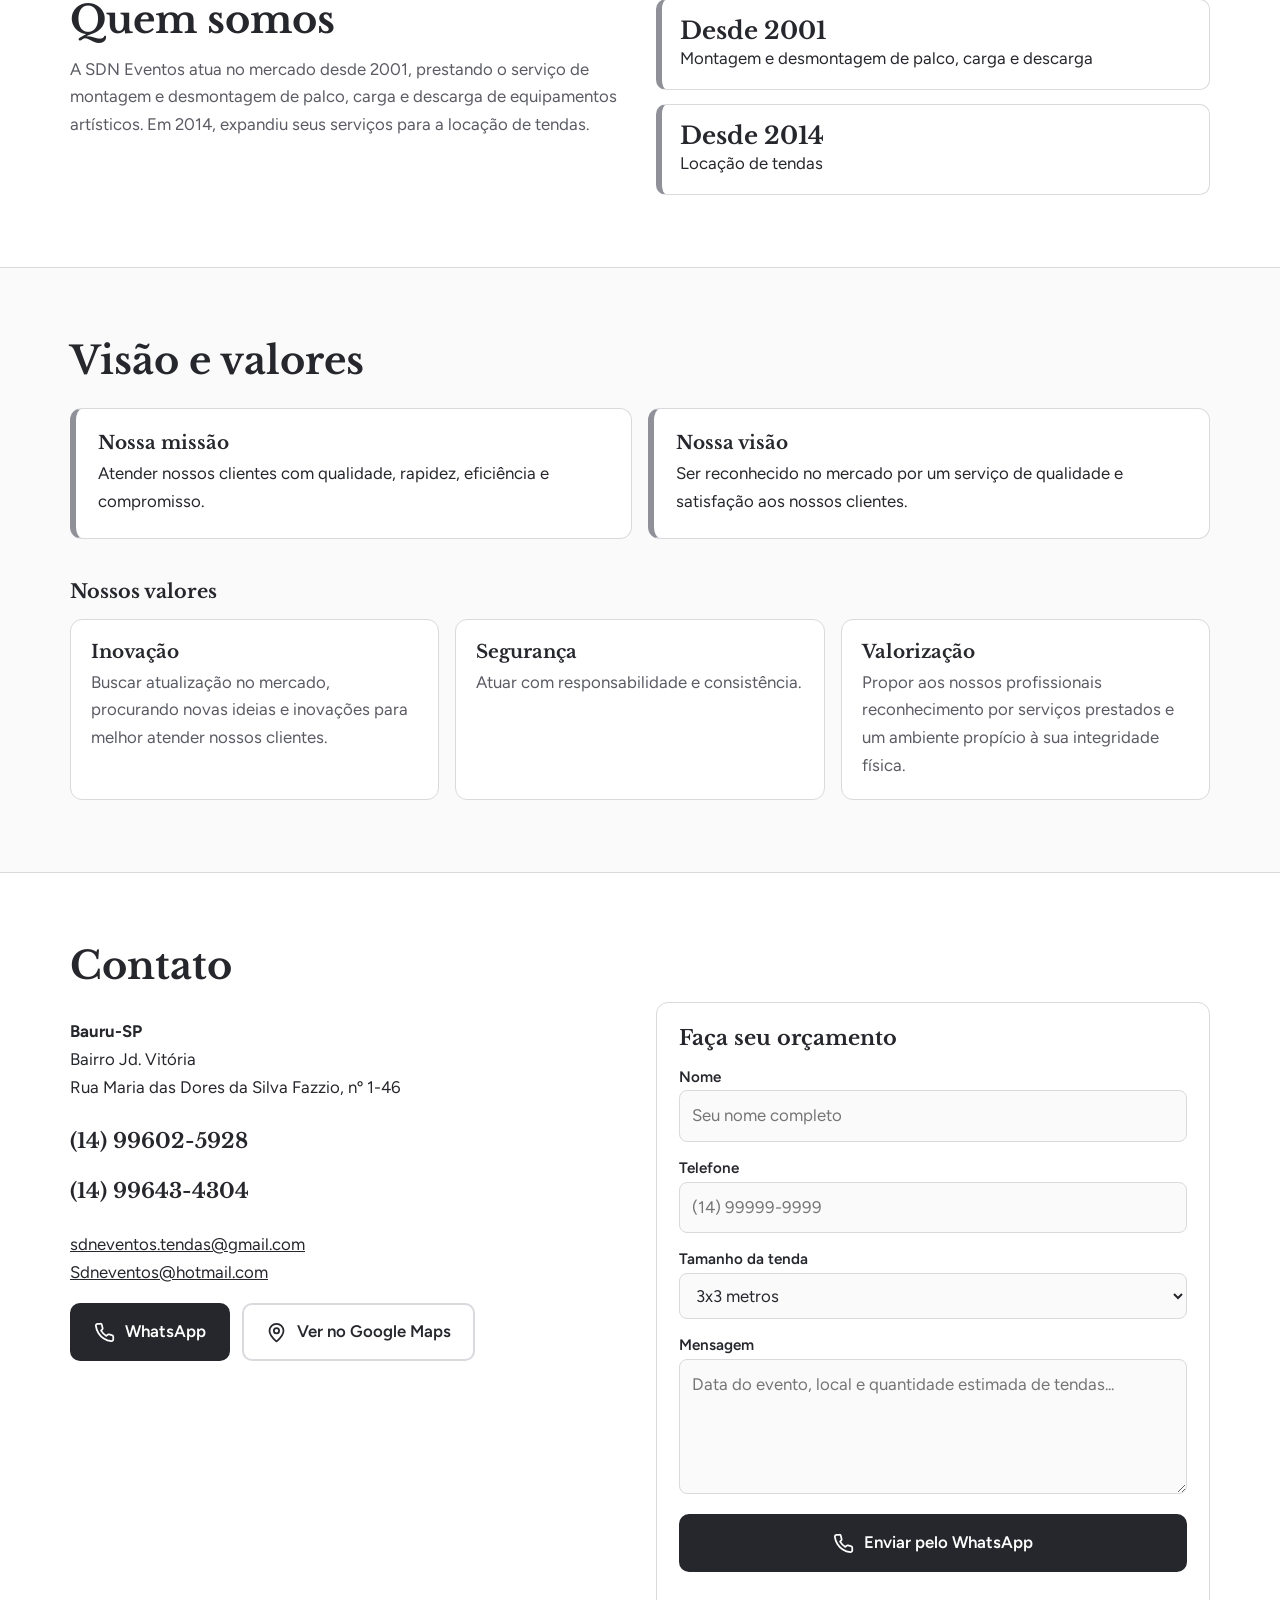
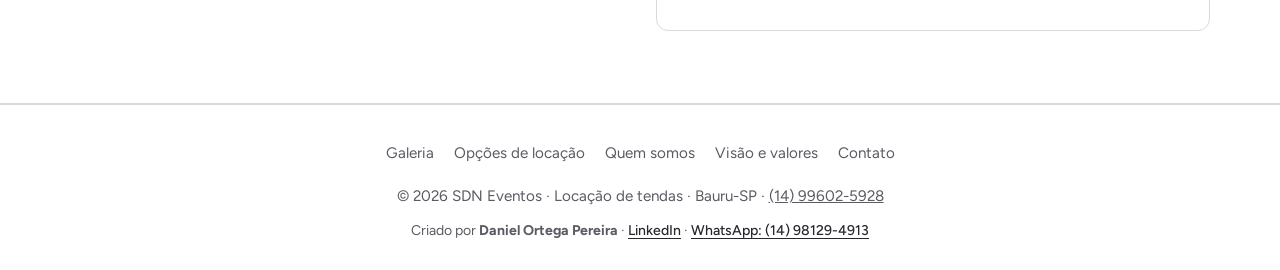
==== commit 97142cf4: "Adiciona creditos do desenvolvedor Daniel Ortega Pereira com LinkedIn e WhatsApp" ====
--- a/index.html
+++ b/index.html
@@ -349,6 +349,7 @@
       <a href="#contato">Contato</a>
     </nav>
     <p>© <span id="ano"></span> SDN Eventos · Locação de tendas · Bauru-SP · <a href="tel:+5514996025928">(14) 99602-5928</a></p>
+    <p class="dev-credits">Criado por <strong>Daniel Ortega Pereira</strong> · <a href="https://www.linkedin.com/in/daniel-op/" target="_blank" rel="noopener noreferrer">LinkedIn</a> · <a href="https://wa.me/5514981294913" target="_blank" rel="noopener noreferrer">WhatsApp: (14) 98129-4913</a></p>
   </footer>
 
   <!-- Lightbox Modal para fotos ampliadas -->
--- a/css/style.css
+++ b/css/style.css
@@ -800,6 +800,23 @@
 
 footer p {
   margin: 0;
+}
+
+.dev-credits {
+  margin-top: 10px;
+  font-size: 0.88rem;
+  color: var(--muted);
+}
+
+.dev-credits a {
+  color: var(--ink);
+  font-weight: 500;
+  text-decoration: underline;
+  text-underline-offset: 3px;
+}
+
+.dev-credits a:hover {
+  color: #000;
 }
 
 /* ==========================================================================
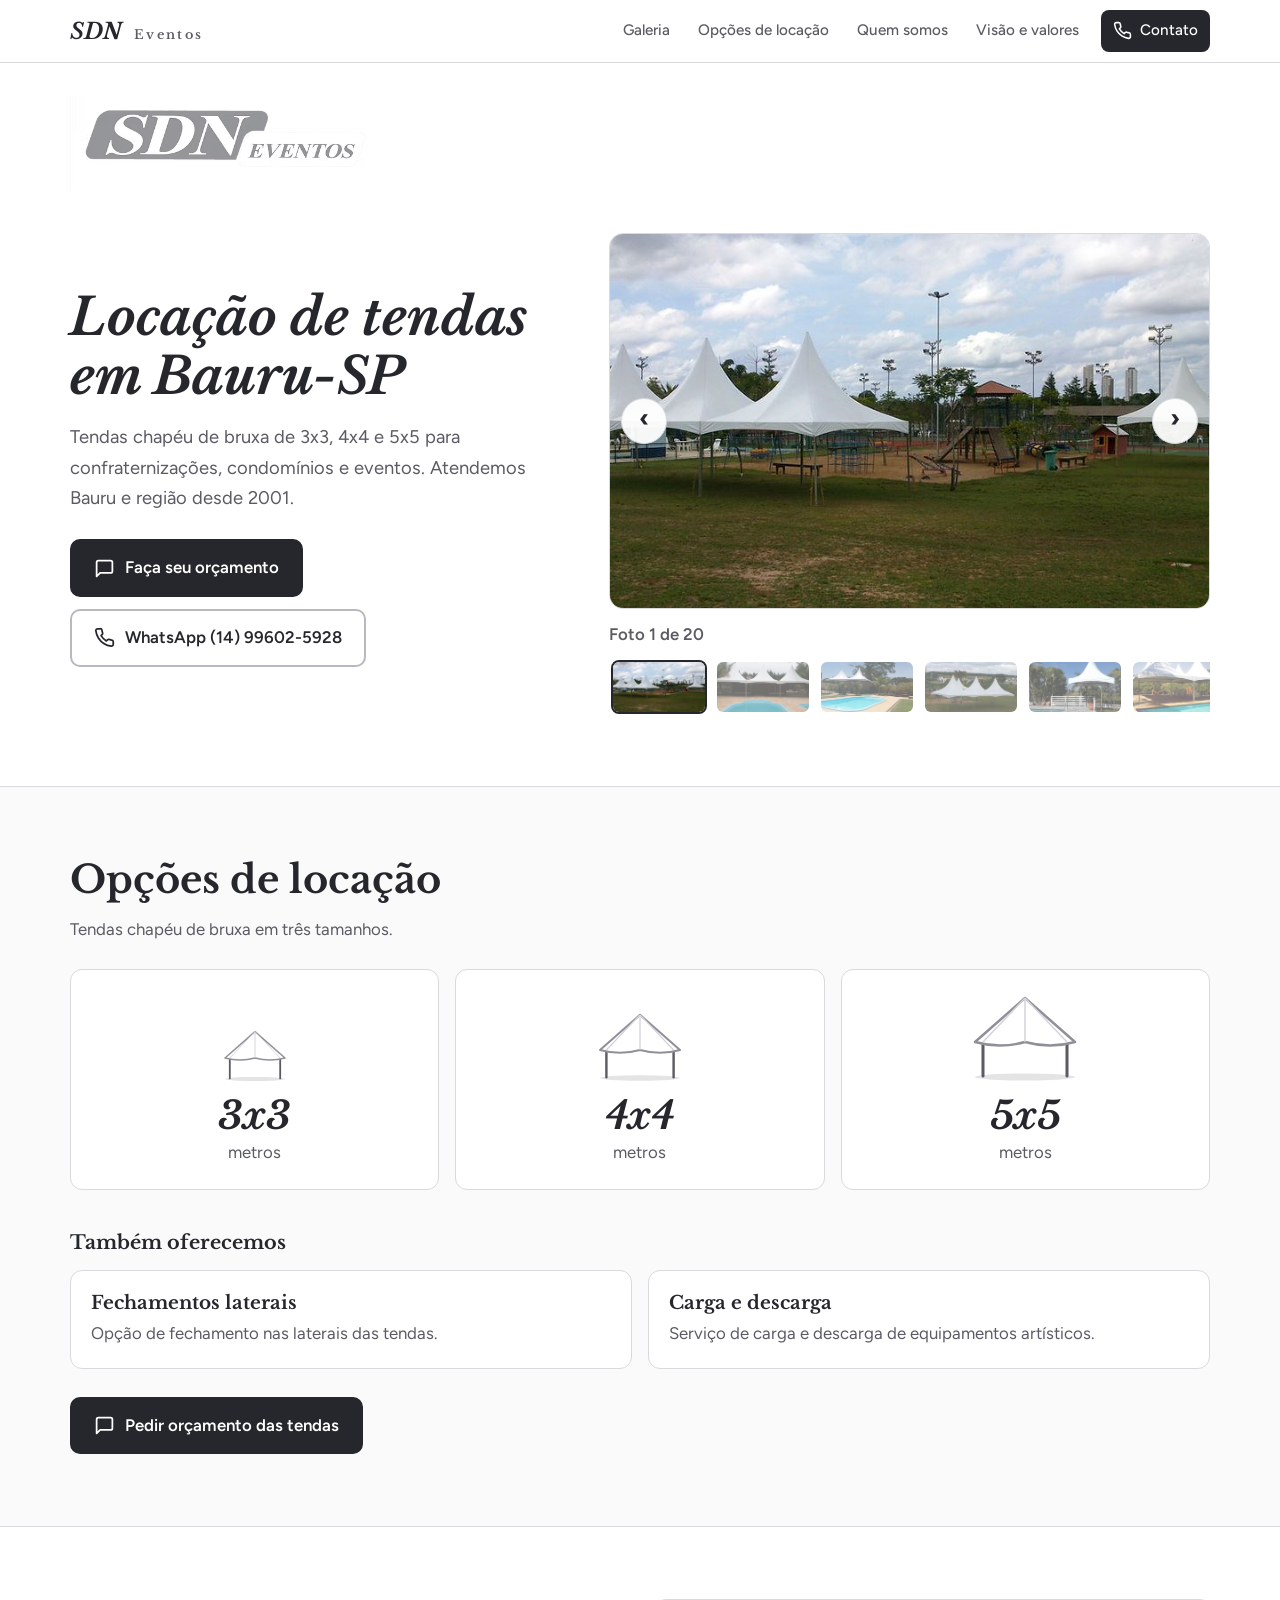
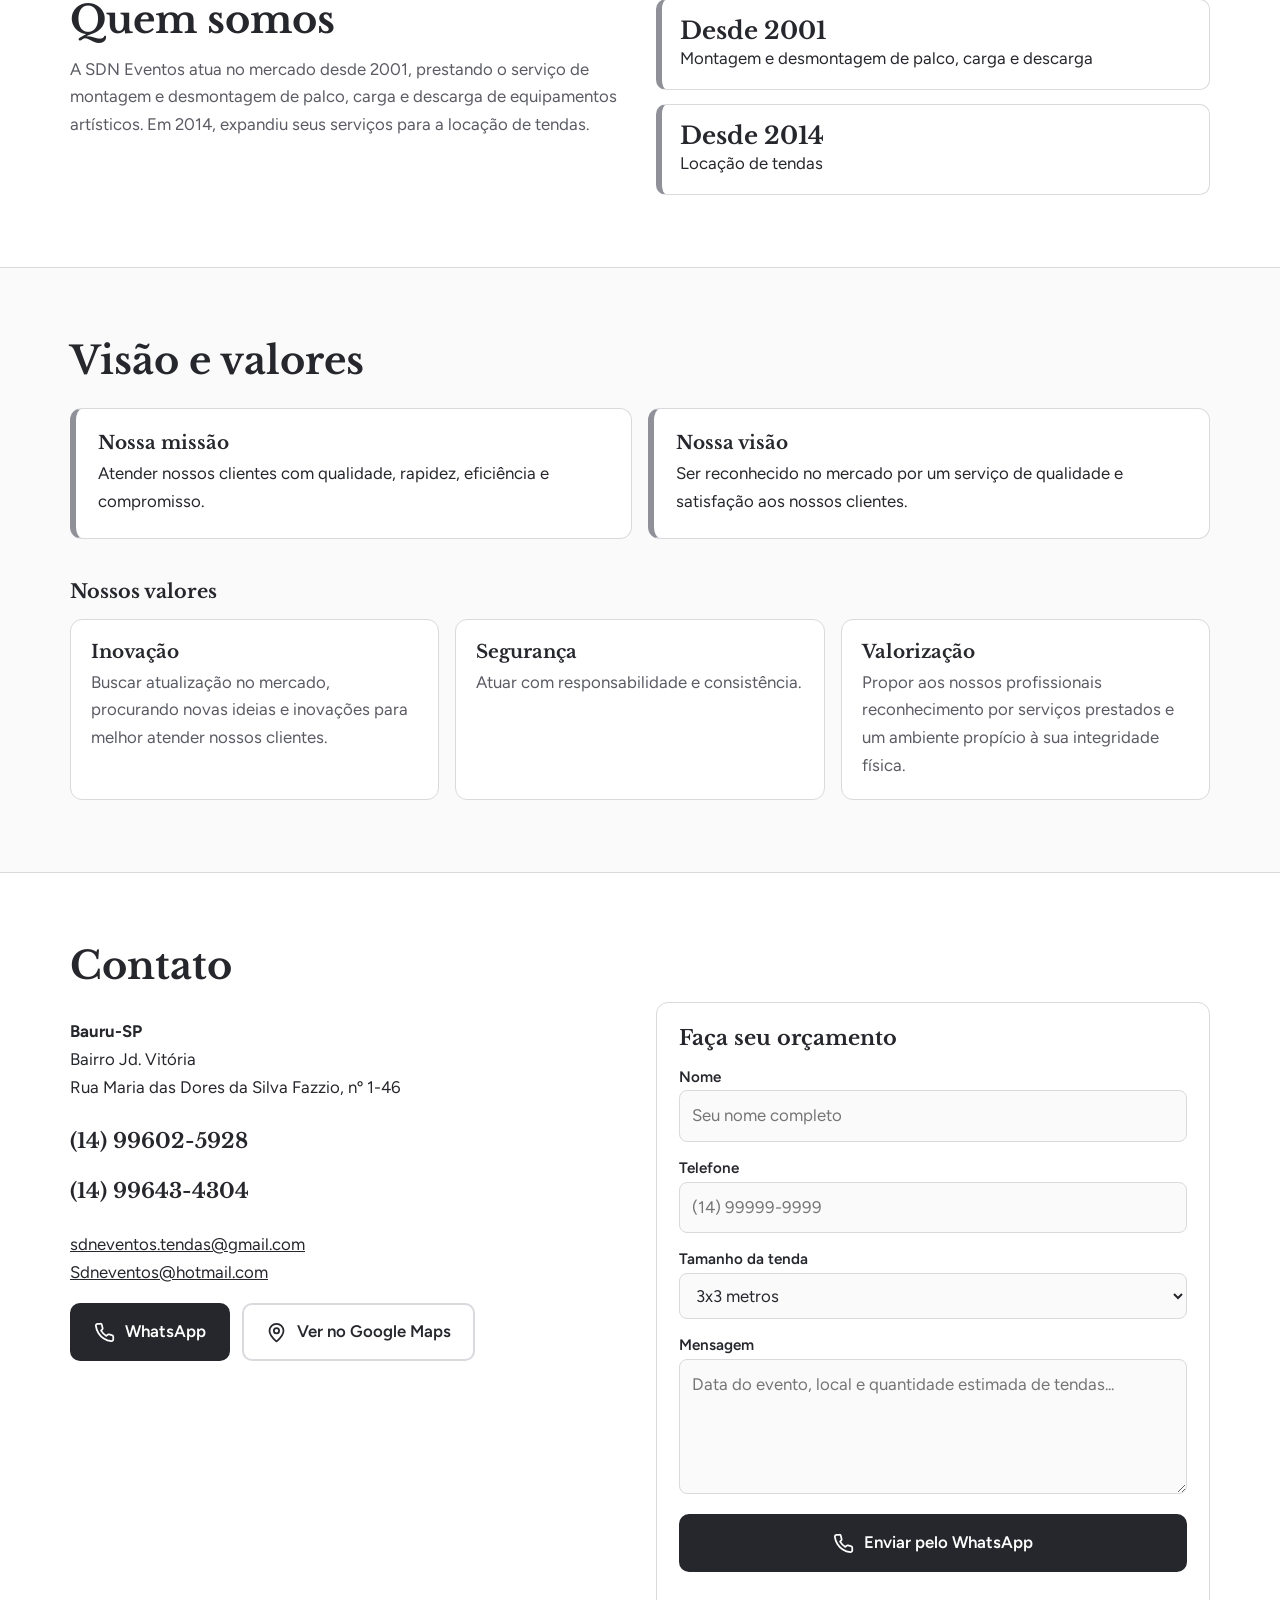
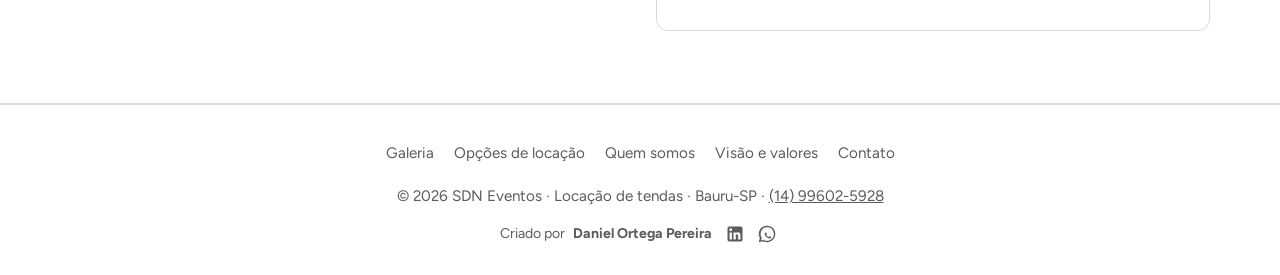
==== commit a531a7bd: "Substitui texto por logos do LinkedIn e WhatsApp nos creditos" ====
--- a/index.html
+++ b/index.html
@@ -349,7 +349,21 @@
       <a href="#contato">Contato</a>
     </nav>
     <p>© <span id="ano"></span> SDN Eventos · Locação de tendas · Bauru-SP · <a href="tel:+5514996025928">(14) 99602-5928</a></p>
-    <p class="dev-credits">Criado por <strong>Daniel Ortega Pereira</strong> · <a href="https://www.linkedin.com/in/daniel-op/" target="_blank" rel="noopener noreferrer">LinkedIn</a> · <a href="https://wa.me/5514981294913" target="_blank" rel="noopener noreferrer">WhatsApp: (14) 98129-4913</a></p>
+    <p class="dev-credits">
+      Criado por <strong>Daniel Ortega Pereira</strong>
+      <span class="dev-icons">
+        <a class="linkedin-link" href="https://www.linkedin.com/in/daniel-op/" target="_blank" rel="noopener noreferrer" aria-label="LinkedIn" title="LinkedIn">
+          <svg class="dev-ico" viewBox="0 0 24 24" aria-hidden="true" focusable="false">
+            <path fill="currentColor" d="M19 3a2 2 0 0 1 2 2v14a2 2 0 0 1-2 2H5a2 2 0 0 1-2-2V5a2 2 0 0 1 2-2h14m-.5 15.5v-5.3a3.26 3.26 0 0 0-3.26-3.26c-.85 0-1.84.52-2.28 1.3v-1.11h-2.79v8.37h2.79v-4.93c0-.77.62-1.4 1.39-1.4a1.4 1.4 0 0 1 1.4 1.4v4.93h2.75M6.88 8.56a1.68 1.68 0 0 0 1.68-1.68c0-.93-.75-1.69-1.68-1.69a1.69 1.69 0 0 0-1.69 1.69c0 .93.76 1.68 1.69 1.68m1.39 9.94v-8.37H5.5v8.37h2.77z"/>
+          </svg>
+        </a>
+        <a class="whatsapp-link" href="https://wa.me/5514981294913" target="_blank" rel="noopener noreferrer" aria-label="WhatsApp" title="WhatsApp">
+          <svg class="dev-ico" viewBox="0 0 24 24" aria-hidden="true" focusable="false">
+            <path fill="currentColor" d="M12.04 2c-5.46 0-9.91 4.45-9.91 9.91 0 1.75.46 3.45 1.32 4.95L2.05 22l5.25-1.38c1.45.79 3.08 1.21 4.74 1.21 5.46 0 9.91-4.45 9.91-9.91 0-2.65-1.03-5.14-2.9-7.01A9.82 9.82 0 0 0 12.04 2zm.01 1.67c2.2 0 4.26.86 5.82 2.42a8.17 8.17 0 0 1 2.41 5.82c0 4.54-3.7 8.24-8.24 8.24-1.44 0-2.85-.38-4.09-1.1l-.29-.17-3.04.8 1.15-2.98-.19-.31a8.19 8.19 0 0 1-1.26-4.48c0-4.54 3.7-8.24 8.24-8.24zm4.52 11.66c-.19-.09-1.1-.54-1.27-.6-.17-.06-.3-.09-.43.09-.13.19-.5.6-.62.73-.11.13-.23.15-.42.06-.19-.09-.81-.3-1.54-.95-.57-.51-.95-1.14-1.06-1.33-.11-.19-.01-.29.08-.38.08-.09.19-.23.29-.34.09-.11.13-.19.19-.32.06-.13.03-.25-.01-.34-.05-.09-.43-1.03-.59-1.42-.15-.37-.31-.32-.43-.32h-.37c-.13 0-.34.05-.51.24-.17.19-.66.65-.66 1.58 0 .93.68 1.83.77 1.96.09.13 1.34 2.05 3.25 2.87.45.2.81.31 1.09.4.46.15.88.13 1.21.08.37-.06 1.1-.45 1.26-.88.15-.43.15-.8.11-.88-.04-.08-.17-.13-.36-.22z"/>
+          </svg>
+        </a>
+      </span>
+    </p>
   </footer>
 
   <!-- Lightbox Modal para fotos ampliadas -->
--- a/css/style.css
+++ b/css/style.css
@@ -803,20 +803,50 @@
 }
 
 .dev-credits {
-  margin-top: 10px;
+  margin-top: 12px;
   font-size: 0.88rem;
   color: var(--muted);
+  display: flex;
+  align-items: center;
+  justify-content: center;
+  gap: 8px;
+  flex-wrap: wrap;
+}
+
+.dev-credits .dev-icons {
+  display: inline-flex;
+  align-items: center;
+  gap: 6px;
+  margin-left: 2px;
 }
 
 .dev-credits a {
-  color: var(--ink);
-  font-weight: 500;
-  text-decoration: underline;
-  text-underline-offset: 3px;
+  display: inline-flex;
+  align-items: center;
+  justify-content: center;
+  color: var(--muted);
+  padding: 3px;
+  border-radius: 6px;
+  transition: color 0.18s, transform 0.18s;
+  text-decoration: none;
 }
 
 .dev-credits a:hover {
-  color: #000;
+  transform: translateY(-2px);
+}
+
+.dev-credits a.linkedin-link:hover {
+  color: #0077b5;
+}
+
+.dev-credits a.whatsapp-link:hover {
+  color: #25d366;
+}
+
+.dev-ico {
+  width: 20px;
+  height: 20px;
+  display: block;
 }
 
 /* ==========================================================================
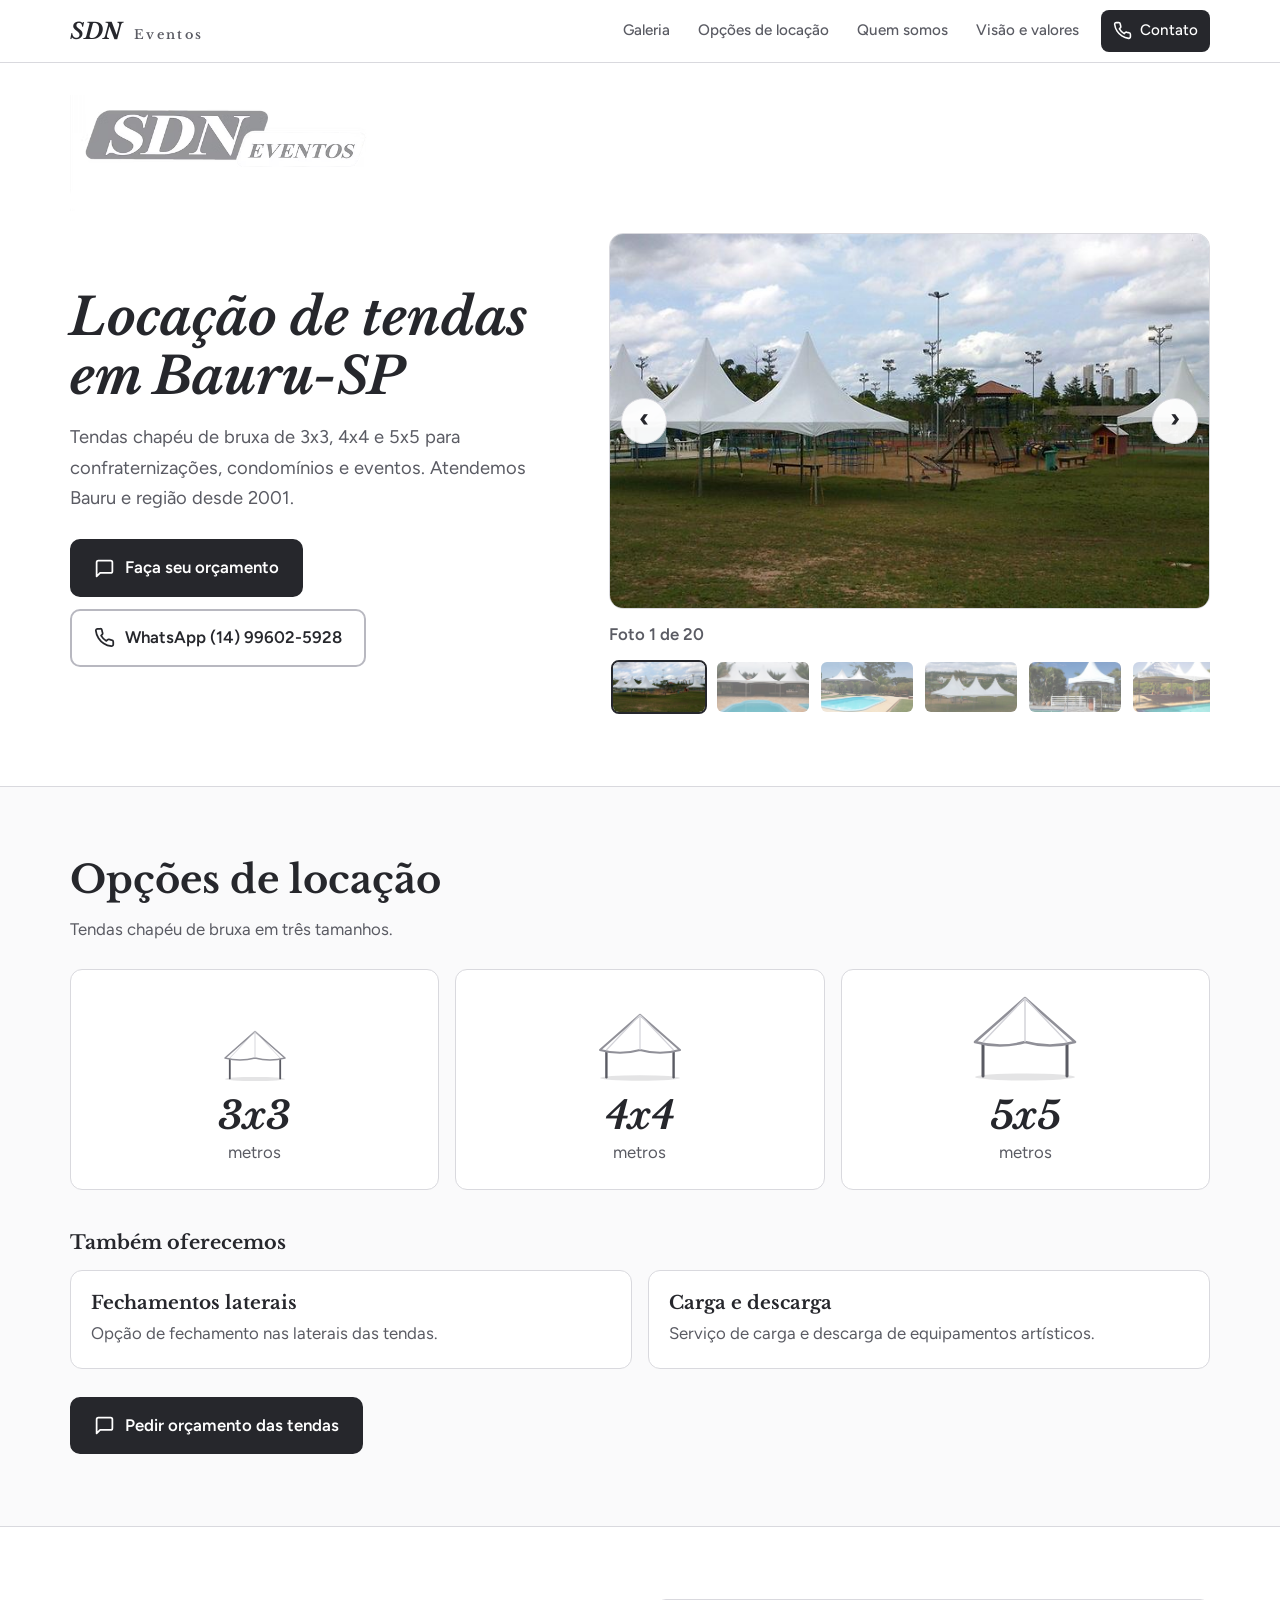
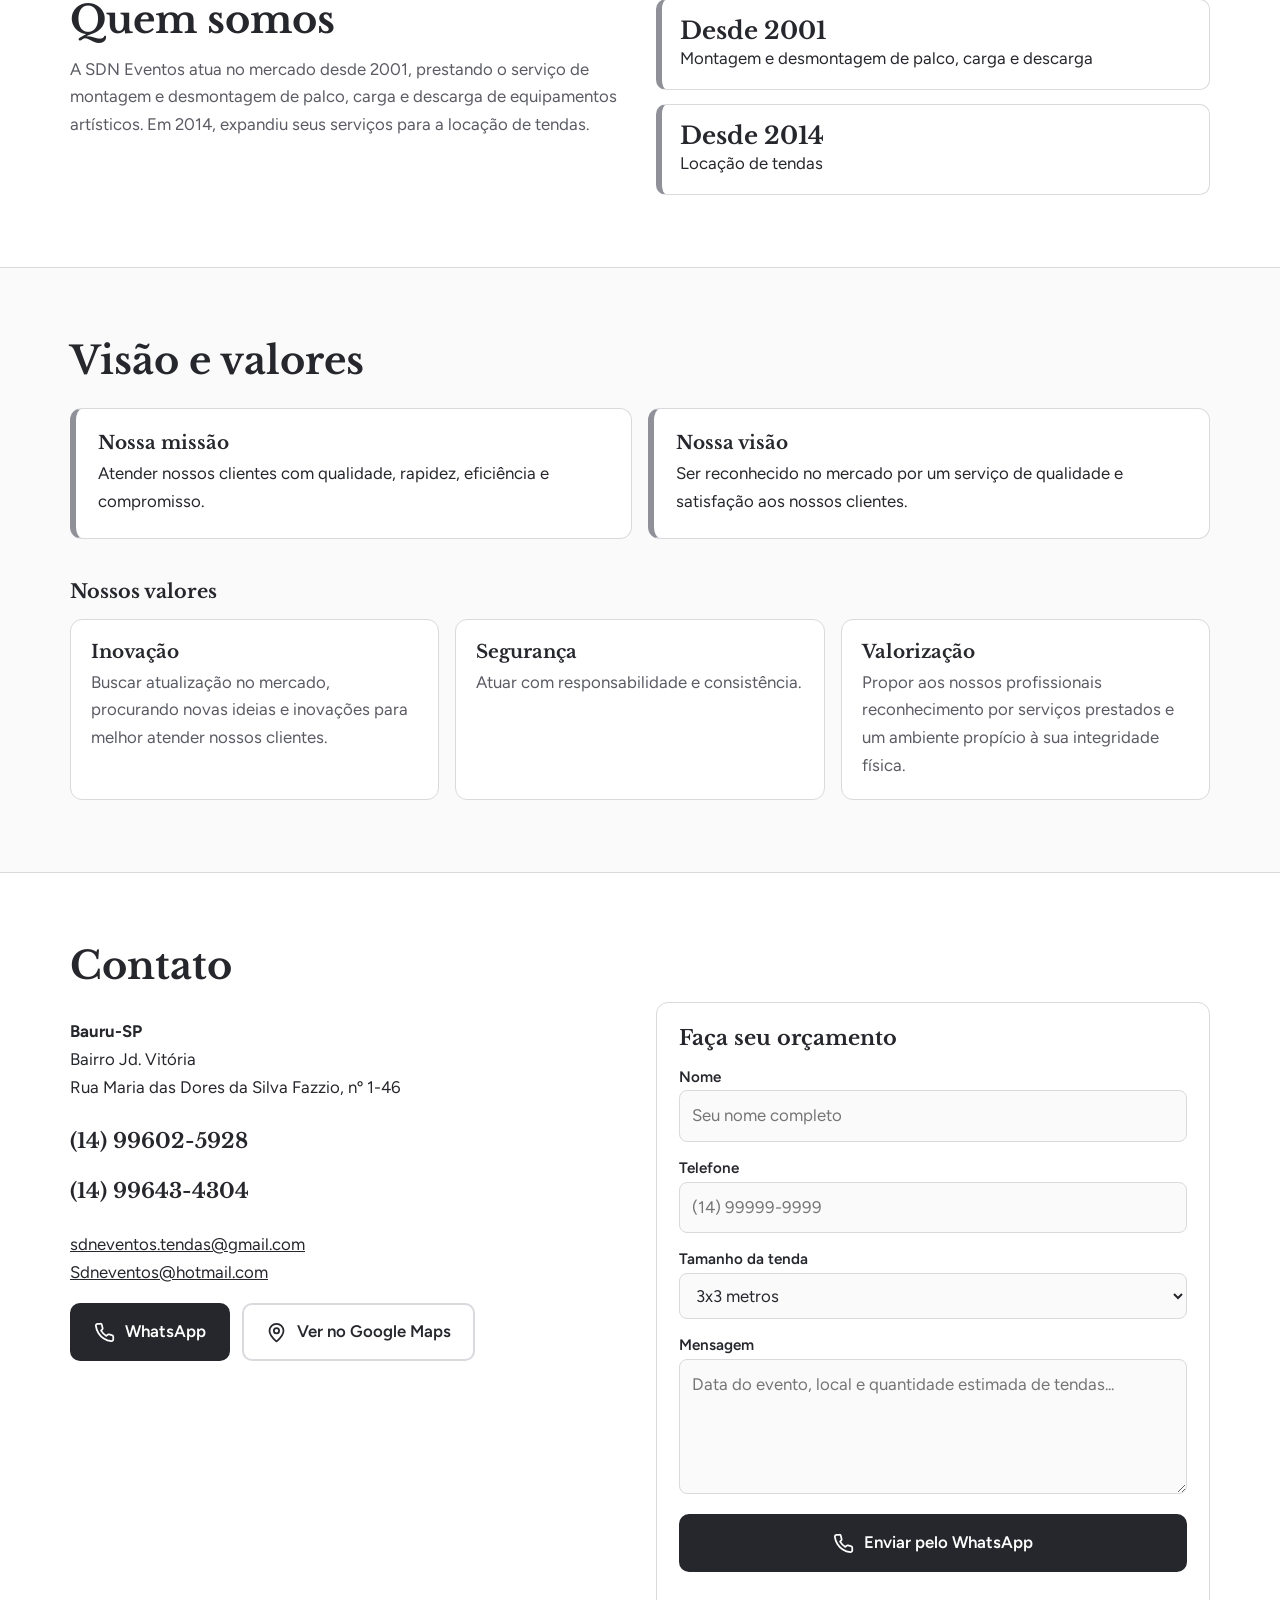
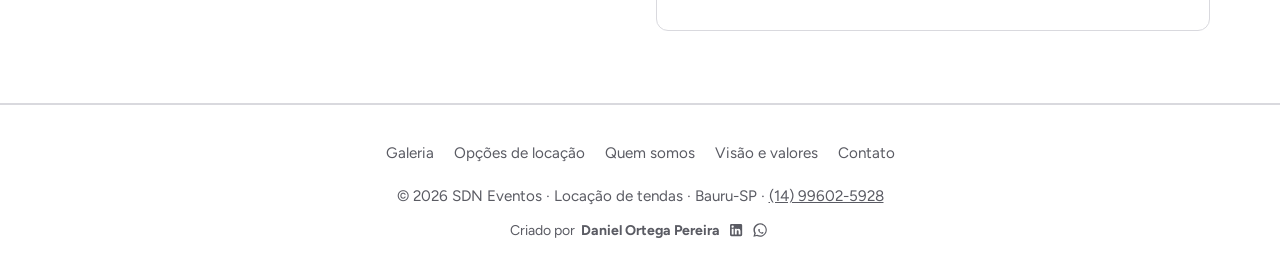
==== commit fa6acc3d: "Ajusta tamanho dos logos nos creditos para a proporcao exata das letras" ====
--- a/index.html
+++ b/index.html
@@ -353,12 +353,12 @@
       Criado por <strong>Daniel Ortega Pereira</strong>
       <span class="dev-icons">
         <a class="linkedin-link" href="https://www.linkedin.com/in/daniel-op/" target="_blank" rel="noopener noreferrer" aria-label="LinkedIn" title="LinkedIn">
-          <svg class="dev-ico" viewBox="0 0 24 24" aria-hidden="true" focusable="false">
+          <svg class="dev-ico" width="16" height="16" style="width:1.15em;height:1.15em;vertical-align:-0.18em;display:inline-block;" viewBox="0 0 24 24" aria-hidden="true" focusable="false">
             <path fill="currentColor" d="M19 3a2 2 0 0 1 2 2v14a2 2 0 0 1-2 2H5a2 2 0 0 1-2-2V5a2 2 0 0 1 2-2h14m-.5 15.5v-5.3a3.26 3.26 0 0 0-3.26-3.26c-.85 0-1.84.52-2.28 1.3v-1.11h-2.79v8.37h2.79v-4.93c0-.77.62-1.4 1.39-1.4a1.4 1.4 0 0 1 1.4 1.4v4.93h2.75M6.88 8.56a1.68 1.68 0 0 0 1.68-1.68c0-.93-.75-1.69-1.68-1.69a1.69 1.69 0 0 0-1.69 1.69c0 .93.76 1.68 1.69 1.68m1.39 9.94v-8.37H5.5v8.37h2.77z"/>
           </svg>
         </a>
         <a class="whatsapp-link" href="https://wa.me/5514981294913" target="_blank" rel="noopener noreferrer" aria-label="WhatsApp" title="WhatsApp">
-          <svg class="dev-ico" viewBox="0 0 24 24" aria-hidden="true" focusable="false">
+          <svg class="dev-ico" width="16" height="16" style="width:1.15em;height:1.15em;vertical-align:-0.18em;display:inline-block;" viewBox="0 0 24 24" aria-hidden="true" focusable="false">
             <path fill="currentColor" d="M12.04 2c-5.46 0-9.91 4.45-9.91 9.91 0 1.75.46 3.45 1.32 4.95L2.05 22l5.25-1.38c1.45.79 3.08 1.21 4.74 1.21 5.46 0 9.91-4.45 9.91-9.91 0-2.65-1.03-5.14-2.9-7.01A9.82 9.82 0 0 0 12.04 2zm.01 1.67c2.2 0 4.26.86 5.82 2.42a8.17 8.17 0 0 1 2.41 5.82c0 4.54-3.7 8.24-8.24 8.24-1.44 0-2.85-.38-4.09-1.1l-.29-.17-3.04.8 1.15-2.98-.19-.31a8.19 8.19 0 0 1-1.26-4.48c0-4.54 3.7-8.24 8.24-8.24zm4.52 11.66c-.19-.09-1.1-.54-1.27-.6-.17-.06-.3-.09-.43.09-.13.19-.5.6-.62.73-.11.13-.23.15-.42.06-.19-.09-.81-.3-1.54-.95-.57-.51-.95-1.14-1.06-1.33-.11-.19-.01-.29.08-.38.08-.09.19-.23.29-.34.09-.11.13-.19.19-.32.06-.13.03-.25-.01-.34-.05-.09-.43-1.03-.59-1.42-.15-.37-.31-.32-.43-.32h-.37c-.13 0-.34.05-.51.24-.17.19-.66.65-.66 1.58 0 .93.68 1.83.77 1.96.09.13 1.34 2.05 3.25 2.87.45.2.81.31 1.09.4.46.15.88.13 1.21.08.37-.06 1.1-.45 1.26-.88.15-.43.15-.8.11-.88-.04-.08-.17-.13-.36-.22z"/>
           </svg>
         </a>
--- a/css/style.css
+++ b/css/style.css
@@ -803,21 +803,20 @@
 }
 
 .dev-credits {
-  margin-top: 12px;
+  margin-top: 10px;
   font-size: 0.88rem;
   color: var(--muted);
   display: flex;
   align-items: center;
   justify-content: center;
-  gap: 8px;
+  gap: 6px;
   flex-wrap: wrap;
 }
 
 .dev-credits .dev-icons {
   display: inline-flex;
   align-items: center;
-  gap: 6px;
-  margin-left: 2px;
+  gap: 4px;
 }
 
 .dev-credits a {
@@ -825,14 +824,14 @@
   align-items: center;
   justify-content: center;
   color: var(--muted);
-  padding: 3px;
-  border-radius: 6px;
+  padding: 0 2px;
+  text-decoration: none;
+  line-height: 1;
   transition: color 0.18s, transform 0.18s;
-  text-decoration: none;
 }
 
 .dev-credits a:hover {
-  transform: translateY(-2px);
+  transform: scale(1.15);
 }
 
 .dev-credits a.linkedin-link:hover {
@@ -844,9 +843,12 @@
 }
 
 .dev-ico {
-  width: 20px;
-  height: 20px;
-  display: block;
+  width: 1.1em;
+  height: 1.1em;
+  max-width: 18px;
+  max-height: 18px;
+  display: inline-block;
+  vertical-align: middle;
 }
 
 /* ==========================================================================
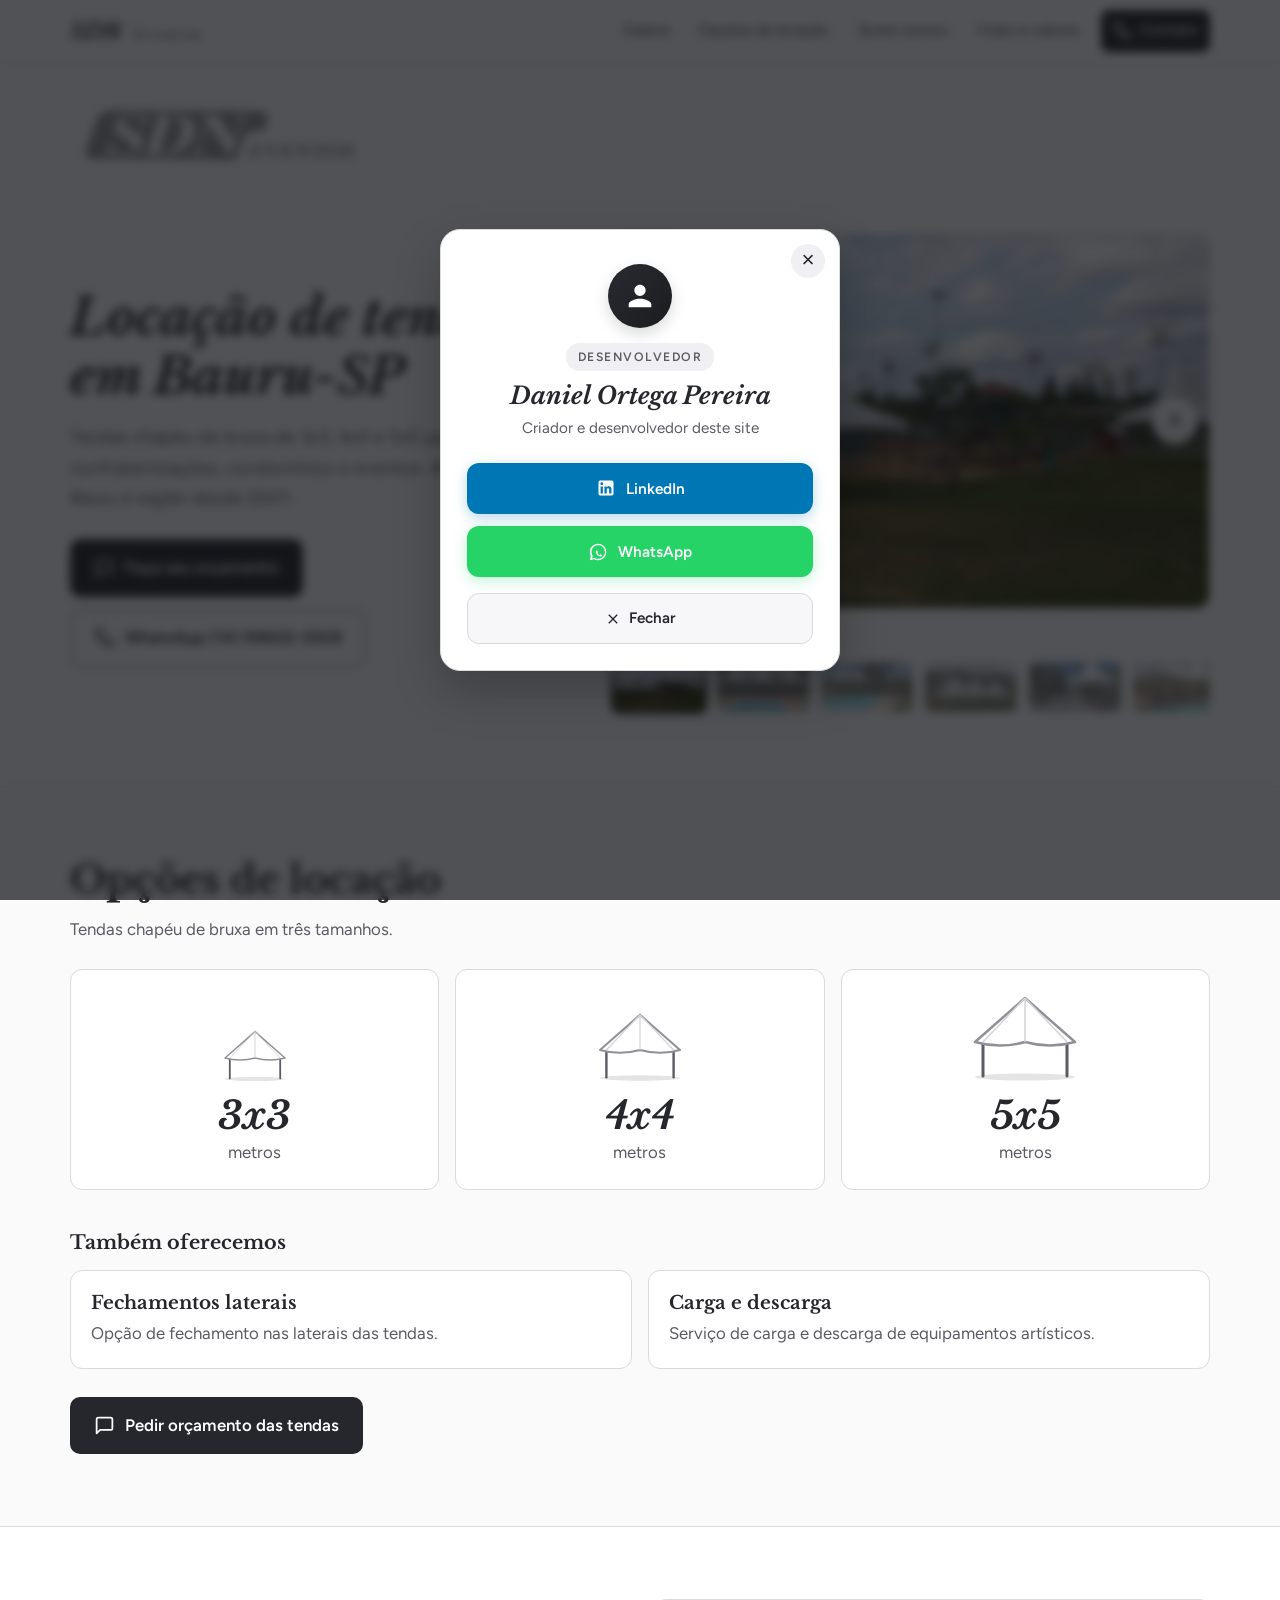
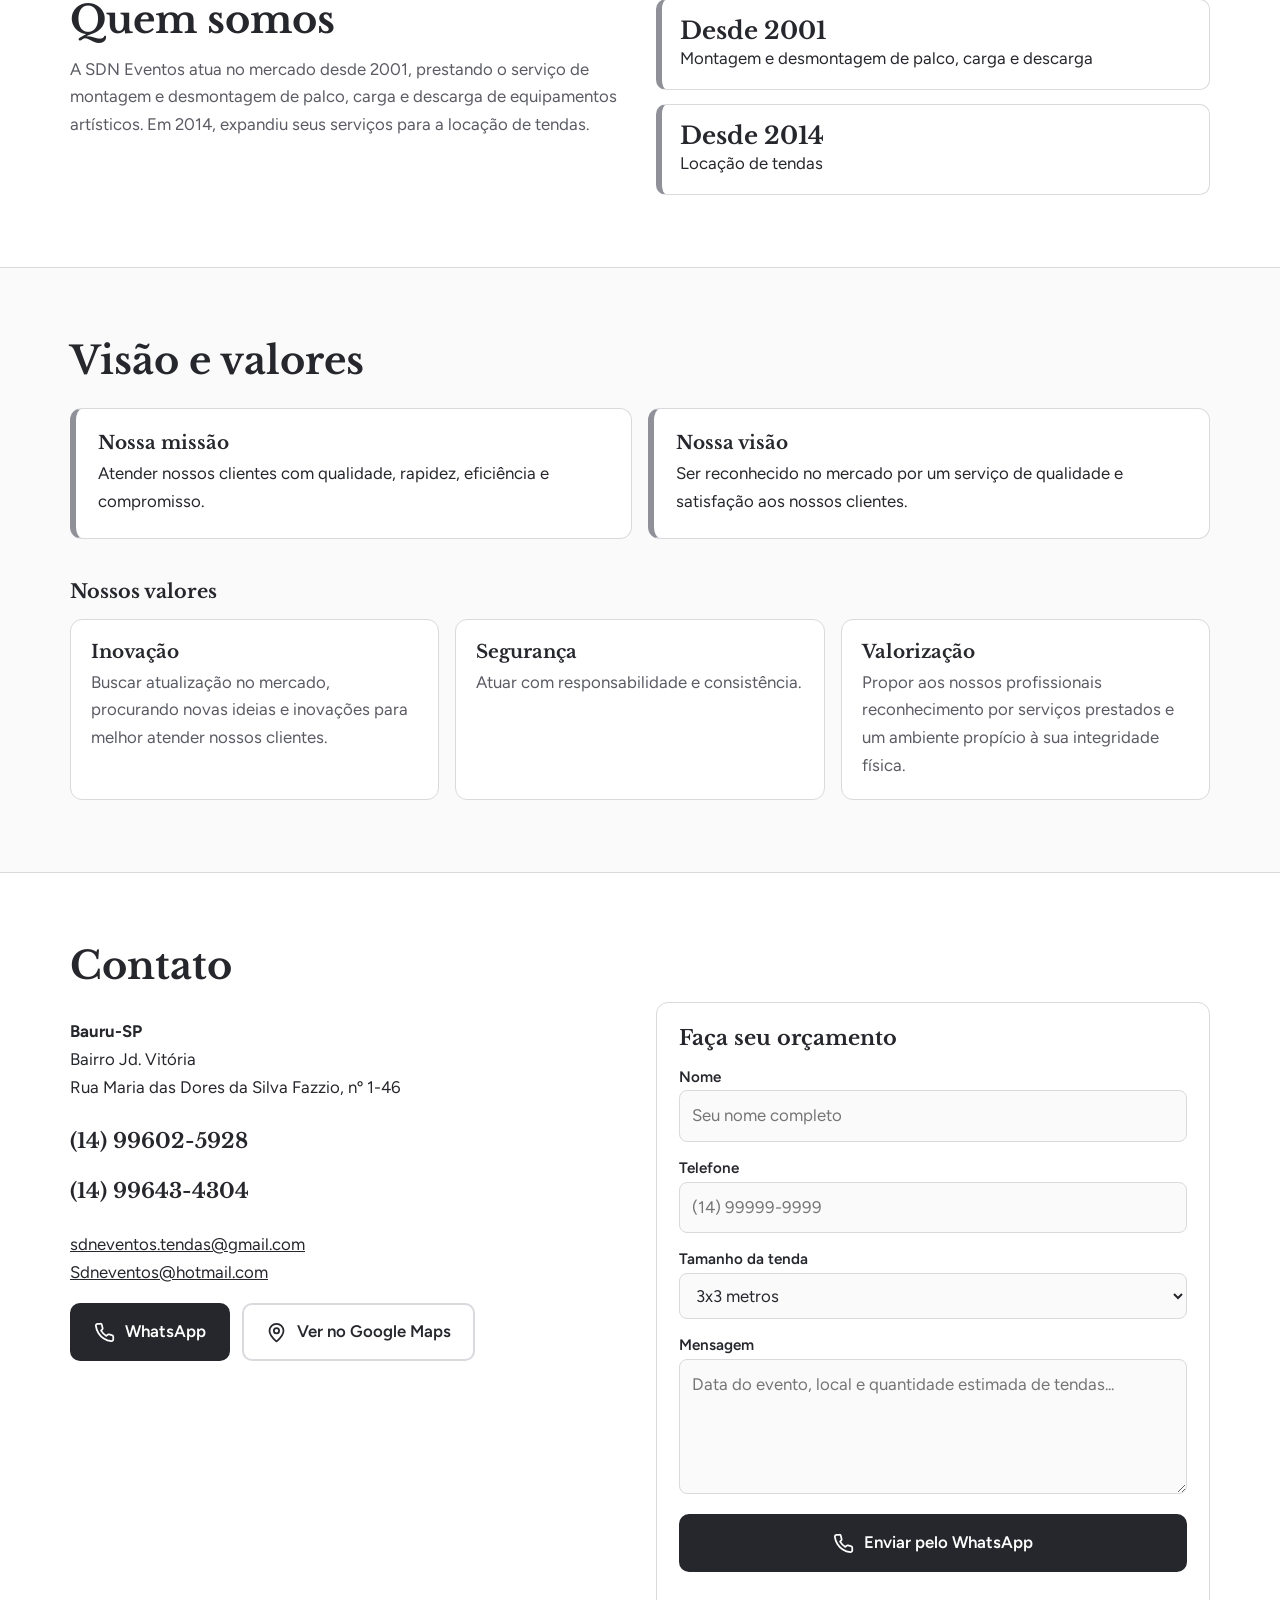
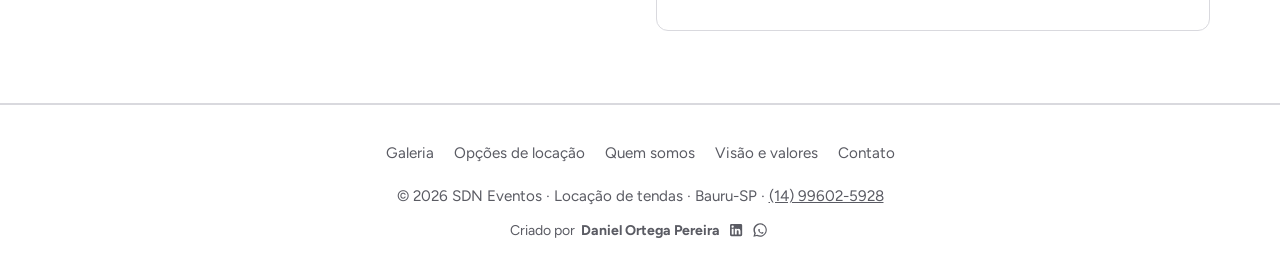
==== commit c1483539: "Implementa pop-up com creditos do criador, links do LinkedIn/WhatsApp e botao de fechar" ====
--- a/index.html
+++ b/index.html
@@ -349,7 +349,7 @@
       <a href="#contato">Contato</a>
     </nav>
     <p>© <span id="ano"></span> SDN Eventos · Locação de tendas · Bauru-SP · <a href="tel:+5514996025928">(14) 99602-5928</a></p>
-    <p class="dev-credits">
+    <p class="dev-credits" id="openDevPopup" style="cursor:pointer;" title="Clique para ver detalhes do criador">
       Criado por <strong>Daniel Ortega Pereira</strong>
       <span class="dev-icons">
         <a class="linkedin-link" href="https://www.linkedin.com/in/daniel-op/" target="_blank" rel="noopener noreferrer" aria-label="LinkedIn" title="LinkedIn">
@@ -378,5 +378,44 @@
     </svg>
   </a>
 
+  <!-- ==================== POP-UP DO CRIADOR ==================== -->
+  <div id="devPopup" class="dev-popup-backdrop" role="dialog" aria-modal="true" aria-label="Créditos do Desenvolvedor">
+    <div class="dev-popup-card">
+      <button class="dev-popup-close" id="devPopupClose" type="button" aria-label="Fechar pop-up">&times;</button>
+      <div class="dev-popup-header">
+        <div class="dev-popup-avatar">
+          <svg viewBox="0 0 24 24" aria-hidden="true" focusable="false">
+            <path fill="currentColor" d="M12 12c2.21 0 4-1.79 4-4s-1.79-4-4-4-4 1.79-4 4 1.79 4 4 4zm0 2c-2.67 0-8 1.34-8 4v2h16v-2c0-2.66-5.33-4-8-4z"/>
+          </svg>
+        </div>
+        <span class="dev-popup-tag">Desenvolvedor</span>
+        <h2>Daniel Ortega Pereira</h2>
+        <p>Criador e desenvolvedor deste site</p>
+      </div>
+
+      <div class="dev-popup-actions">
+        <a class="dev-btn linkedin" href="https://www.linkedin.com/in/daniel-op/" target="_blank" rel="noopener noreferrer" aria-label="LinkedIn">
+          <svg class="dev-btn-ico" viewBox="0 0 24 24" aria-hidden="true" focusable="false">
+            <path fill="currentColor" d="M19 3a2 2 0 0 1 2 2v14a2 2 0 0 1-2 2H5a2 2 0 0 1-2-2V5a2 2 0 0 1 2-2h14m-.5 15.5v-5.3a3.26 3.26 0 0 0-3.26-3.26c-.85 0-1.84.52-2.28 1.3v-1.11h-2.79v8.37h2.79v-4.93c0-.77.62-1.4 1.39-1.4a1.4 1.4 0 0 1 1.4 1.4v4.93h2.75M6.88 8.56a1.68 1.68 0 0 0 1.68-1.68c0-.93-.75-1.69-1.68-1.69a1.69 1.69 0 0 0-1.69 1.69c0 .93.76 1.68 1.69 1.68m1.39 9.94v-8.37H5.5v8.37h2.77z"/>
+          </svg>
+          <span>LinkedIn</span>
+        </a>
+        <a class="dev-btn whatsapp" href="https://wa.me/5514981294913" target="_blank" rel="noopener noreferrer" aria-label="WhatsApp">
+          <svg class="dev-btn-ico" viewBox="0 0 24 24" aria-hidden="true" focusable="false">
+            <path fill="currentColor" d="M12.04 2c-5.46 0-9.91 4.45-9.91 9.91 0 1.75.46 3.45 1.32 4.95L2.05 22l5.25-1.38c1.45.79 3.08 1.21 4.74 1.21 5.46 0 9.91-4.45 9.91-9.91 0-2.65-1.03-5.14-2.9-7.01A9.82 9.82 0 0 0 12.04 2zm.01 1.67c2.2 0 4.26.86 5.82 2.42a8.17 8.17 0 0 1 2.41 5.82c0 4.54-3.7 8.24-8.24 8.24-1.44 0-2.85-.38-4.09-1.1l-.29-.17-3.04.8 1.15-2.98-.19-.31a8.19 8.19 0 0 1-1.26-4.48c0-4.54 3.7-8.24 8.24-8.24zm4.52 11.66c-.19-.09-1.1-.54-1.27-.6-.17-.06-.3-.09-.43.09-.13.19-.5.6-.62.73-.11.13-.23.15-.42.06-.19-.09-.81-.3-1.54-.95-.57-.51-.95-1.14-1.06-1.33-.11-.19-.01-.29.08-.38.08-.09.19-.23.29-.34.09-.11.13-.19.19-.32.06-.13.03-.25-.01-.34-.05-.09-.43-1.03-.59-1.42-.15-.37-.31-.32-.43-.32h-.37c-.13 0-.34.05-.51.24-.17.19-.66.65-.66 1.58 0 .93.68 1.83.77 1.96.09.13 1.34 2.05 3.25 2.87.45.2.81.31 1.09.4.46.15.88.13 1.21.08.37-.06 1.1-.45 1.26-.88.15-.43.15-.8.11-.88-.04-.08-.17-.13-.36-.22z"/>
+          </svg>
+          <span>WhatsApp</span>
+        </a>
+      </div>
+
+      <button class="dev-popup-close-btn" id="devPopupContinue" type="button" aria-label="Fechar pop-up">
+        <svg viewBox="0 0 24 24" aria-hidden="true" focusable="false" style="width:16px;height:16px;display:inline-block;vertical-align:-0.15em;">
+          <path fill="currentColor" d="M19 6.41L17.59 5 12 10.59 6.41 5 5 6.41 10.59 12 5 17.59 6.41 19 12 13.41 17.59 19 19 17.59 13.41 12z"/>
+        </svg>
+        <span>Fechar</span>
+      </button>
+    </div>
+  </div>
+
 </body>
 </html>
--- a/css/style.css
+++ b/css/style.css
@@ -910,6 +910,181 @@
 }
 
 /* ==========================================================================
+   POP-UP DO CRIADOR / DESENVOLVEDOR
+   ========================================================================== */
+.dev-popup-backdrop {
+  position: fixed;
+  inset: 0;
+  background: rgba(15, 16, 20, 0.72);
+  backdrop-filter: blur(5px);
+  -webkit-backdrop-filter: blur(5px);
+  z-index: 300;
+  display: flex;
+  align-items: center;
+  justify-content: center;
+  padding: 20px;
+  opacity: 0;
+  visibility: hidden;
+  transition: opacity 0.28s ease, visibility 0.28s ease;
+}
+
+.dev-popup-backdrop.active {
+  opacity: 1;
+  visibility: visible;
+}
+
+.dev-popup-card {
+  position: relative;
+  width: 100%;
+  max-width: 400px;
+  background: var(--surface);
+  border: 1px solid var(--line);
+  border-radius: 20px;
+  padding: 34px 26px 26px;
+  text-align: center;
+  box-shadow: 0 20px 48px rgba(0, 0, 0, 0.24);
+  transform: translateY(24px) scale(0.96);
+  transition: transform 0.28s cubic-bezier(0.16, 1, 0.3, 1);
+}
+
+.dev-popup-backdrop.active .dev-popup-card {
+  transform: translateY(0) scale(1);
+}
+
+.dev-popup-close {
+  position: absolute;
+  top: 14px;
+  right: 14px;
+  width: 34px;
+  height: 34px;
+  border-radius: 50%;
+  border: none;
+  background: #f0f0f4;
+  color: var(--ink);
+  font-size: 1.4rem;
+  line-height: 1;
+  cursor: pointer;
+  display: flex;
+  align-items: center;
+  justify-content: center;
+  transition: background 0.18s, color 0.18s;
+}
+
+.dev-popup-close:hover {
+  background: #e2e2e8;
+  color: #000;
+}
+
+.dev-popup-avatar {
+  width: 64px;
+  height: 64px;
+  border-radius: 50%;
+  background: linear-gradient(135deg, #2a2b30, #1b1c20);
+  color: #fff;
+  display: flex;
+  align-items: center;
+  justify-content: center;
+  margin: 0 auto 14px;
+  box-shadow: 0 6px 16px rgba(0, 0, 0, 0.15);
+}
+
+.dev-popup-avatar svg {
+  width: 34px;
+  height: 34px;
+}
+
+.dev-popup-tag {
+  display: inline-block;
+  font-size: 0.76rem;
+  font-weight: 600;
+  letter-spacing: 0.12em;
+  text-transform: uppercase;
+  color: var(--muted);
+  background: #f0f0f4;
+  padding: 4px 12px;
+  border-radius: 20px;
+  margin-bottom: 10px;
+}
+
+.dev-popup-header h2 {
+  font: italic 700 1.5rem var(--head);
+  color: var(--ink);
+  margin: 0 0 6px;
+}
+
+.dev-popup-header p {
+  font-size: 0.95rem;
+  color: var(--muted);
+  margin: 0 0 22px;
+}
+
+.dev-popup-actions {
+  display: flex;
+  flex-direction: column;
+  gap: 12px;
+  margin-bottom: 16px;
+}
+
+.dev-btn {
+  display: flex;
+  align-items: center;
+  justify-content: center;
+  gap: 10px;
+  padding: 13px 20px;
+  border-radius: 12px;
+  font-weight: 600;
+  font-size: 0.96rem;
+  text-decoration: none;
+  color: #fff;
+  transition: transform 0.18s, filter 0.18s, box-shadow 0.18s;
+}
+
+.dev-btn:hover {
+  transform: translateY(-1px);
+  filter: brightness(1.06);
+}
+
+.dev-btn.linkedin {
+  background: #0077b5;
+  box-shadow: 0 4px 14px rgba(0, 119, 181, 0.28);
+}
+
+.dev-btn.whatsapp {
+  background: #25d366;
+  box-shadow: 0 4px 14px rgba(37, 211, 102, 0.28);
+}
+
+.dev-btn-ico {
+  width: 20px;
+  height: 20px;
+  flex: none;
+}
+
+.dev-popup-close-btn {
+  width: 100%;
+  display: inline-flex;
+  align-items: center;
+  justify-content: center;
+  gap: 8px;
+  padding: 12px 18px;
+  border-radius: 12px;
+  border: 1px solid var(--line);
+  background: #f7f7f9;
+  color: var(--ink);
+  font: inherit;
+  font-size: 0.95rem;
+  font-weight: 600;
+  cursor: pointer;
+  transition: background 0.18s, color 0.18s, border-color 0.18s;
+}
+
+.dev-popup-close-btn:hover {
+  background: #eaecee;
+  border-color: #c4c4cc;
+  color: #000;
+}
+
+/* ==========================================================================
    RESPONSIVIDADE: TABLETS E SMARTPHONES (<= 820px)
    ========================================================================== */
 @media (max-width: 820px) {
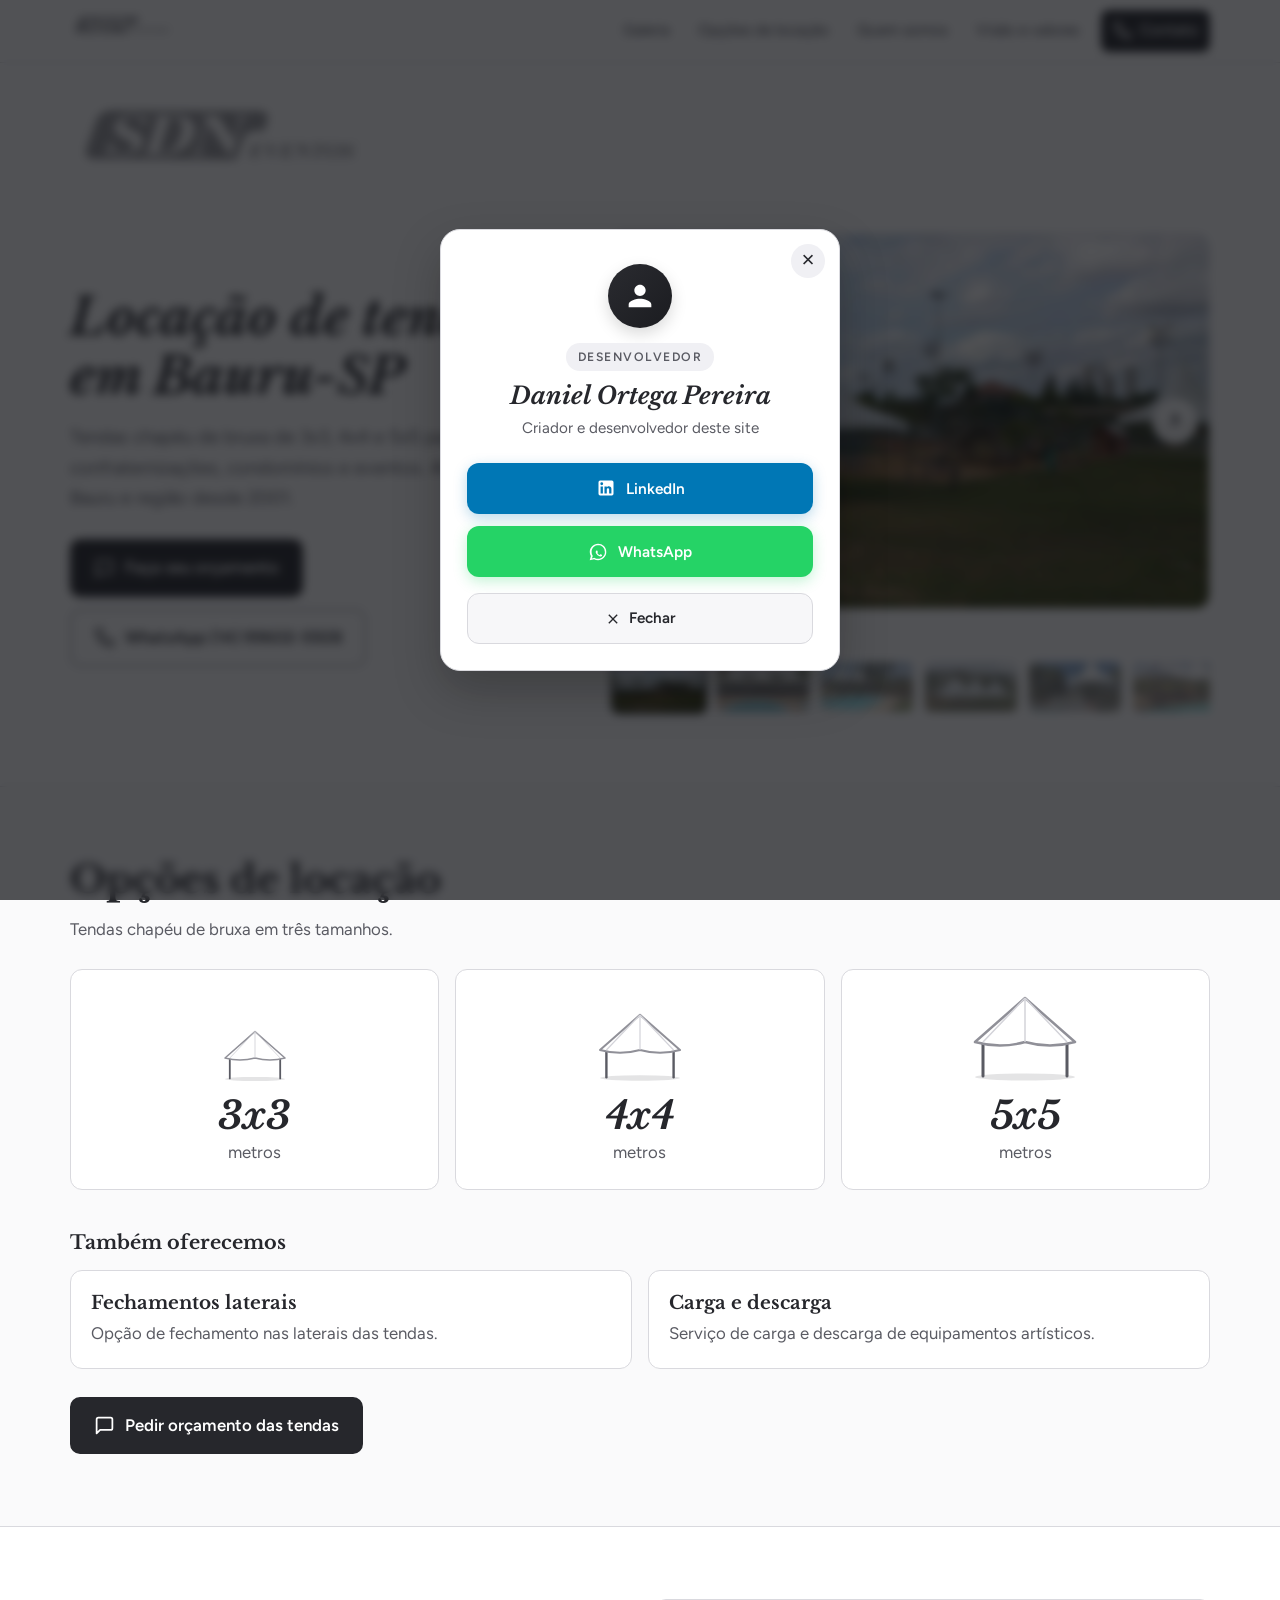
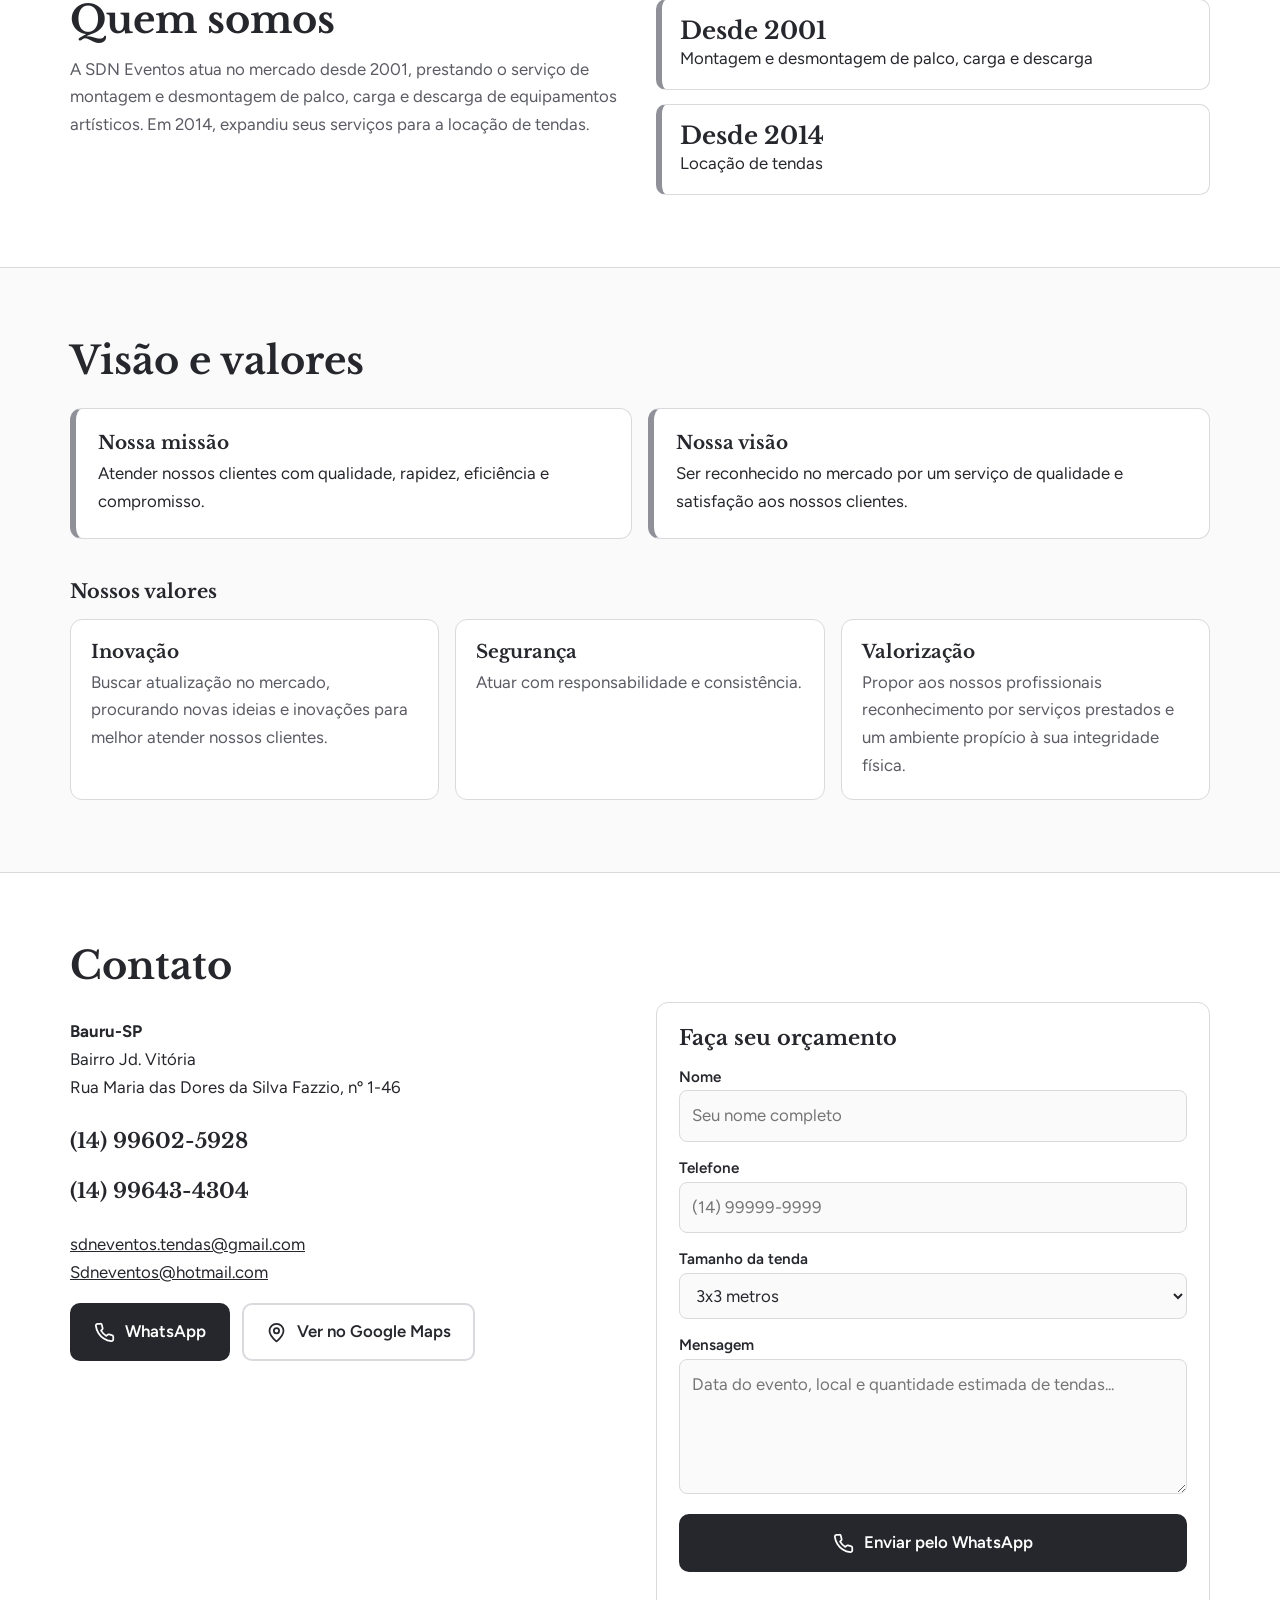
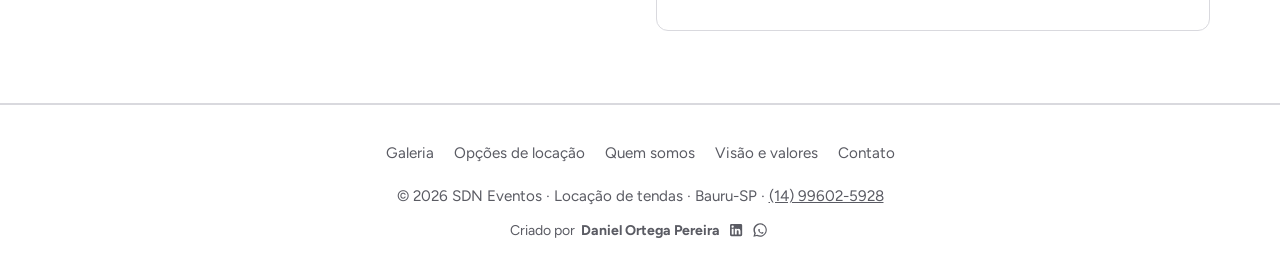
==== commit 8d1ad7f5: "Adiciona logo da empresa no lugar do texto SDN Eventos na barra e no menu lateral" ====
--- a/index.html
+++ b/index.html
@@ -50,7 +50,9 @@
   <!-- ==================== HEADER / NAVEGAÇÃO ==================== -->
   <header class="nav">
     <div class="wrap">
-      <a class="brand" href="#inicio">SDN <span>Eventos</span></a>
+      <a class="brand" href="#inicio" aria-label="SDN Eventos">
+        <img class="brand-logo" src="assets/img/logo.png" alt="SDN Eventos" width="130" height="42">
+      </a>
 
       <!-- Menu Desktop -->
       <nav class="nav-links" aria-label="Menu principal">
@@ -78,6 +80,9 @@
   <!-- Drawer e Overlay Mobile -->
   <div class="nav-overlay" id="navOverlay"></div>
   <nav class="nav-drawer" id="navDrawer" aria-label="Menu móvel">
+    <div class="drawer-header">
+      <img class="drawer-logo" src="assets/img/logo.png" alt="SDN Eventos" width="140" height="46">
+    </div>
     <a href="#galeria">Galeria de fotos</a>
     <a href="#locacao">Opções de locação</a>
     <a href="#quem-somos">Quem somos</a>
--- a/css/style.css
+++ b/css/style.css
@@ -117,17 +117,23 @@
 }
 
 .brand {
-  font: italic 700 1.4rem var(--head);
+  display: inline-flex;
+  align-items: center;
   text-decoration: none;
   flex: none;
 }
 
-.brand span {
-  font: 600 0.8rem var(--head);
-  font-style: normal;
-  letter-spacing: 0.18em;
-  margin-left: 6px;
-  color: var(--muted);
+.brand-logo {
+  height: 40px;
+  width: auto;
+  max-width: 150px;
+  object-fit: contain;
+  display: block;
+  transition: opacity 0.18s;
+}
+
+.brand-logo:hover {
+  opacity: 0.9;
 }
 
 .nav-links {
@@ -217,6 +223,20 @@
 }
 
 .nav-drawer.open {
+  display: block;
+}
+
+.drawer-header {
+  padding: 4px 0 16px;
+  margin-bottom: 8px;
+  border-bottom: 1px solid var(--line);
+}
+
+.drawer-logo {
+  height: 44px;
+  width: auto;
+  max-width: 170px;
+  object-fit: contain;
   display: block;
 }
 
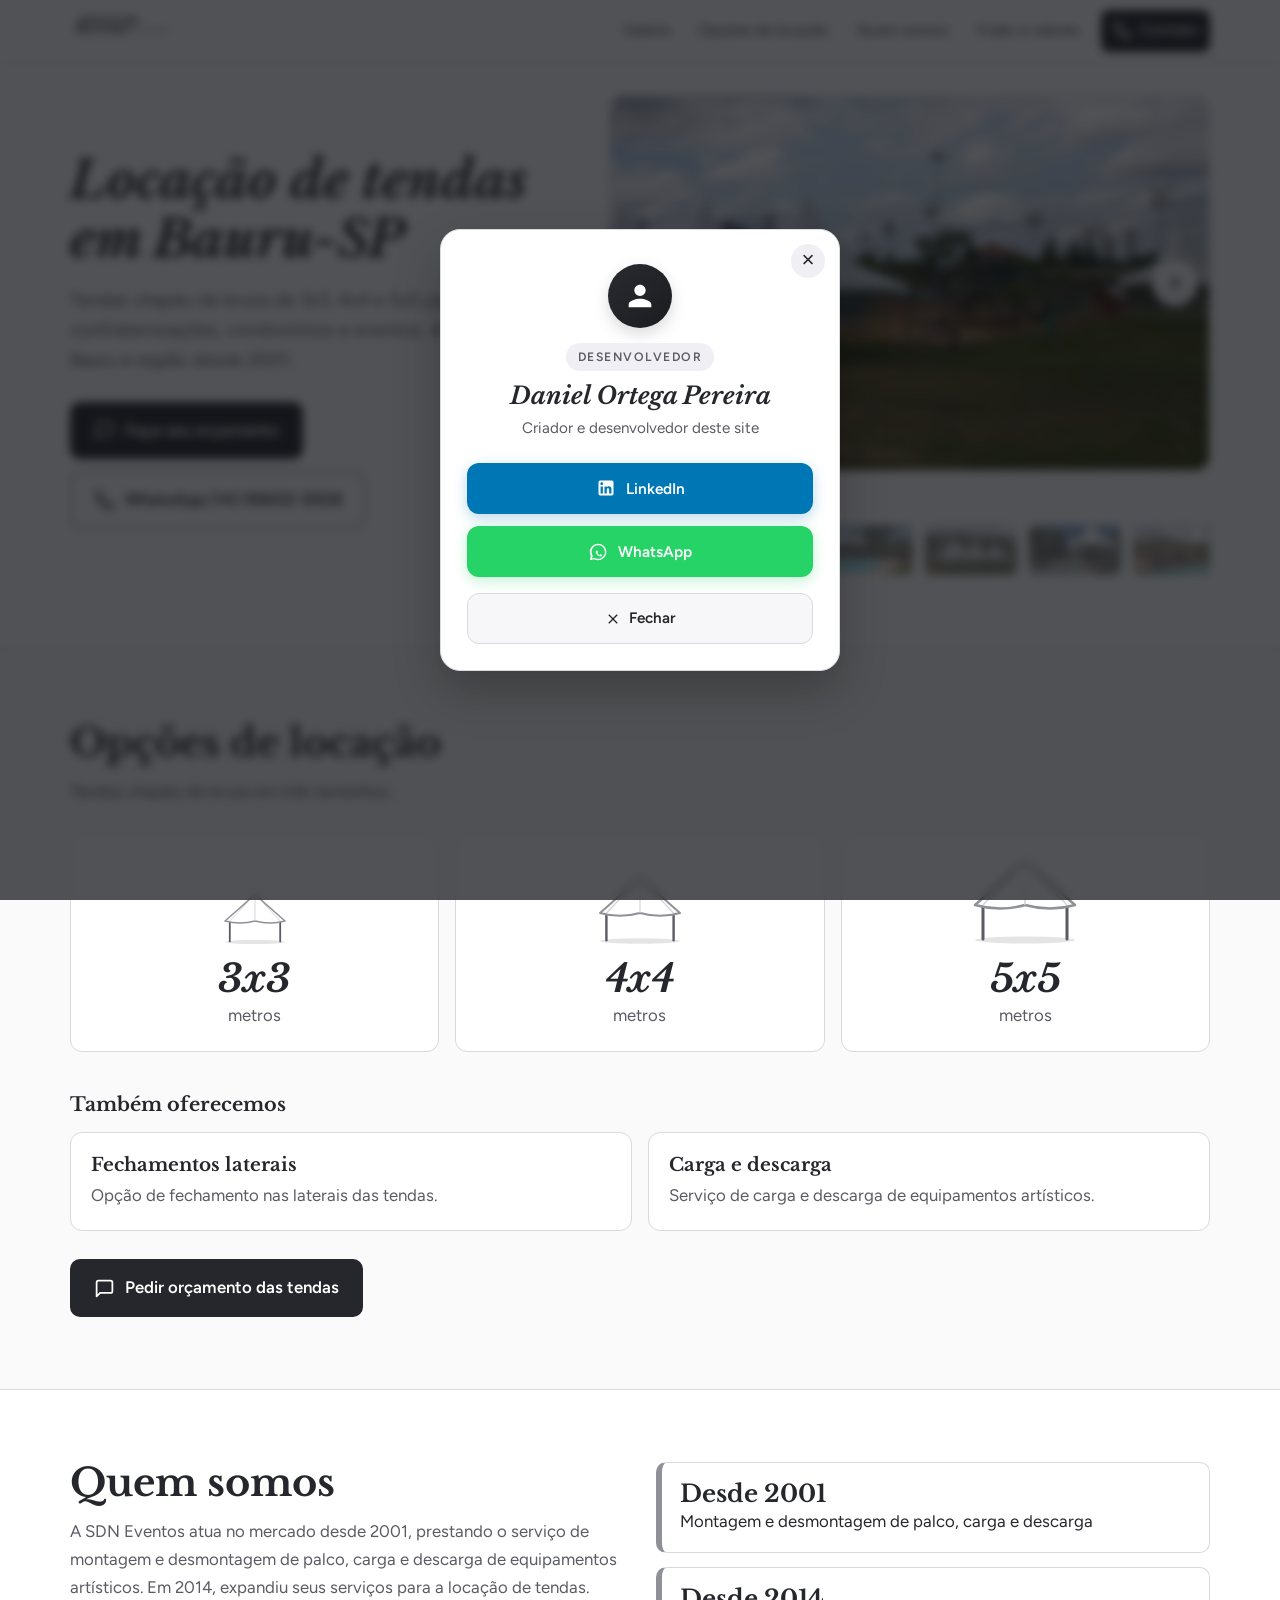
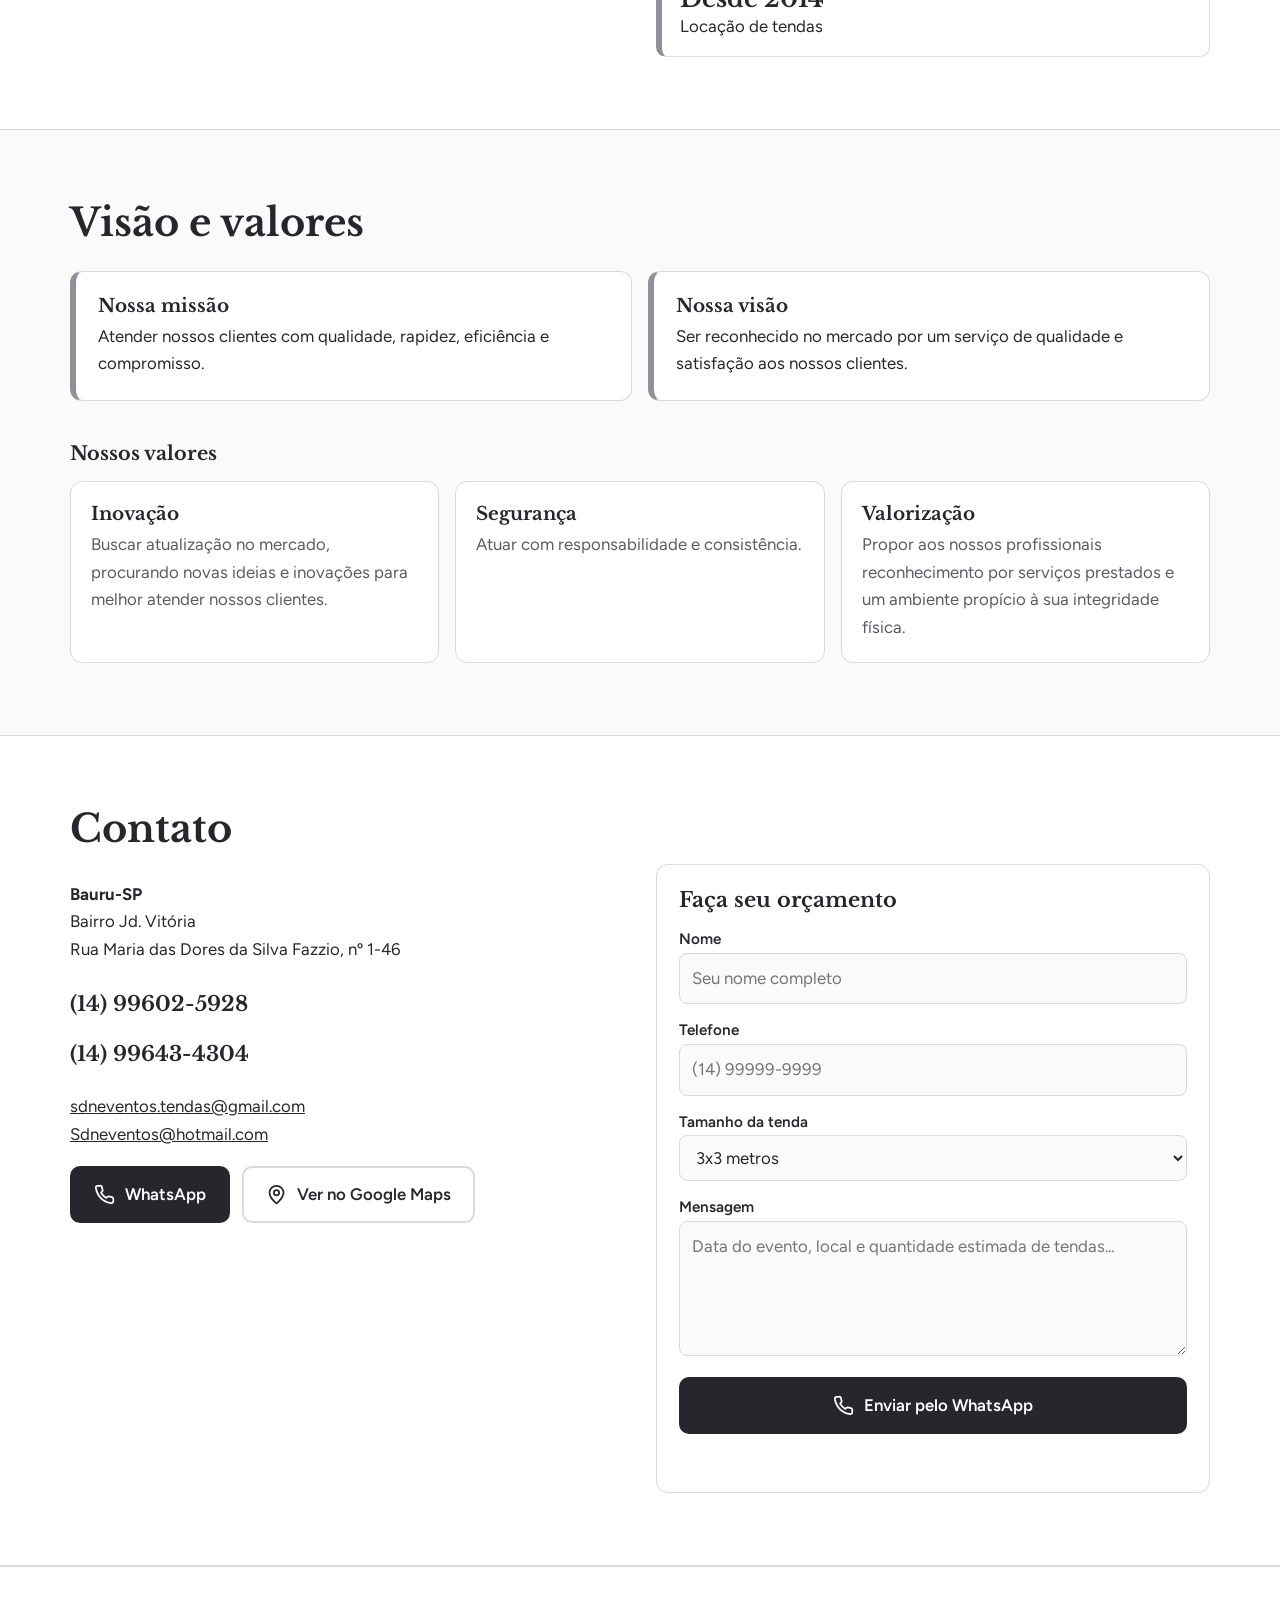
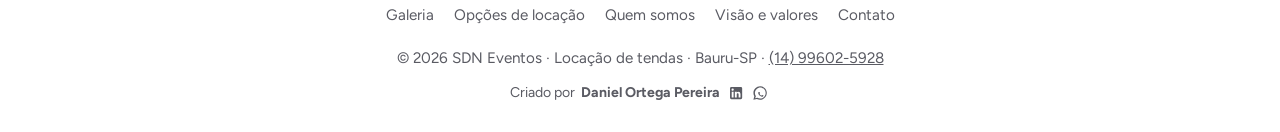
==== commit b87e9782: "Remove logo duplicado da secao hero, mantendo apenas na barra e menu" ====
--- a/index.html
+++ b/index.html
@@ -94,7 +94,6 @@
     <!-- ==================== HERO SECTION ==================== -->
     <div class="hero">
       <div class="wrap">
-        <img class="logo" src="assets/img/logo.png" alt="Logotipo SDN Eventos" width="300" height="98">
         <div class="herogrid">
           <div class="intro">
             <h1>Locação de tendas em <span class="nb">Bauru-SP</span></h1>
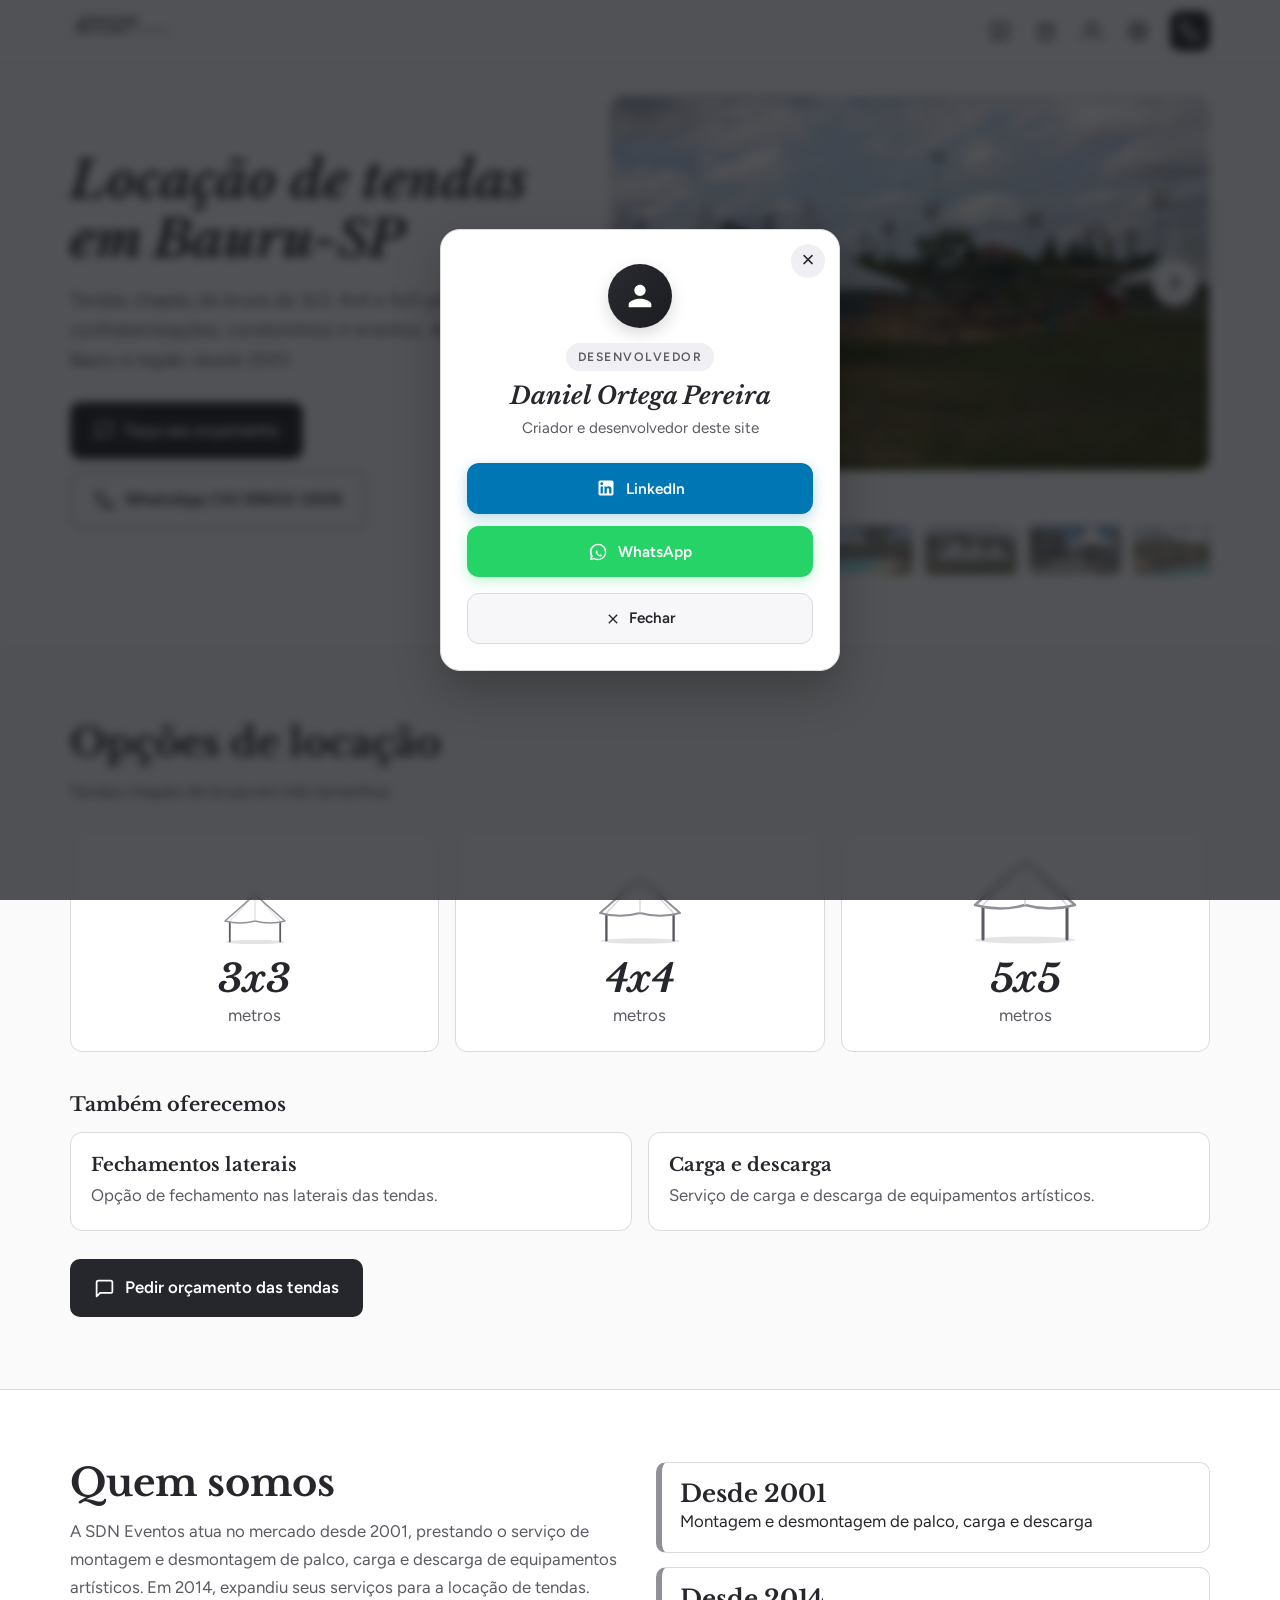
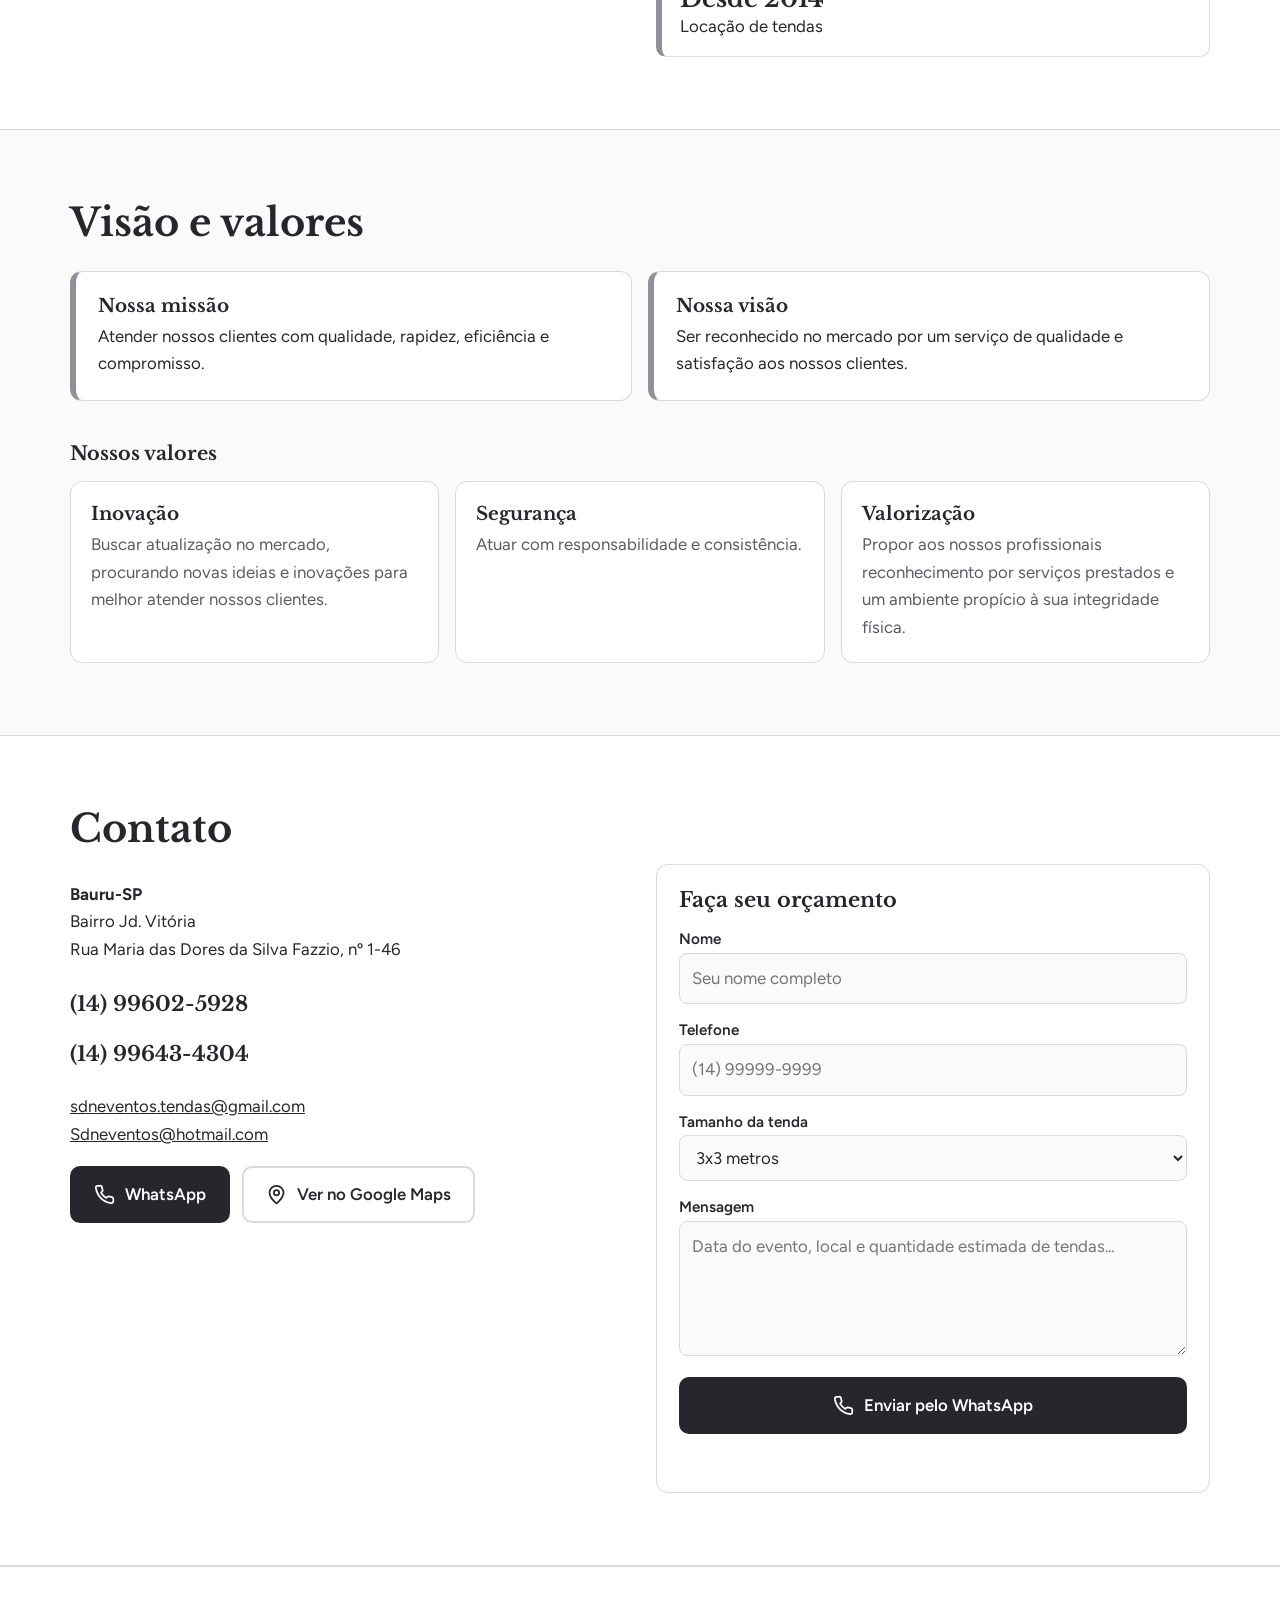
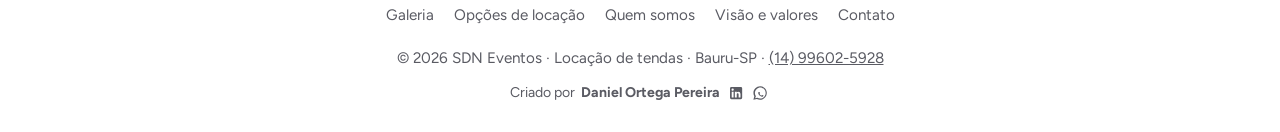
==== commit 73cba35b: "feat: add main stylesheet for SDN Eventos with layout, navigation, and component styles" ====
--- a/index.html
+++ b/index.html
@@ -56,15 +56,41 @@
 
       <!-- Menu Desktop -->
       <nav class="nav-links" aria-label="Menu principal">
-        <a href="#galeria">Galeria</a>
-        <a href="#locacao">Opções de locação</a>
-        <a href="#quem-somos">Quem somos</a>
-        <a href="#visao">Visão e valores</a>
+        <a href="#galeria" aria-label="Galeria" title="Galeria">
+          <svg class="ico" viewBox="0 0 24 24" aria-hidden="true" focusable="false">
+            <rect x="3" y="3" width="18" height="18" rx="2" ry="2"/>
+            <circle cx="8.5" cy="8.5" r="1.5"/>
+            <polyline points="21 15 16 10 5 21"/>
+          </svg>
+        </a>
+        <a href="#locacao" aria-label="Opções de locação" title="Opções de locação">
+          <svg class="ico" viewBox="0 0 24 24" aria-hidden="true" focusable="false">
+            <path d="M12 2 L2 9 L22 9 Z"/>
+            <path d="M4 9 L4 21"/>
+            <path d="M20 9 L20 21"/>
+            <path d="M12 9 L12 21"/>
+            <path d="M4 21 L20 21"/>
+          </svg>
+        </a>
+        <a href="#quem-somos" aria-label="Quem somos" title="Quem somos">
+          <svg class="ico" viewBox="0 0 24 24" aria-hidden="true" focusable="false">
+            <path d="M17 21v-2a4 4 0 0 0-4-4H5a4 4 0 0 0-4 4v2"/>
+            <circle cx="9" cy="7" r="4"/>
+            <path d="M23 21v-2a4 4 0 0 0-3-3.87"/>
+            <path d="M16 3.13a4 4 0 0 1 0 7.75"/>
+          </svg>
+        </a>
+        <a href="#visao" aria-label="Visão e valores" title="Visão e valores">
+          <svg class="ico" viewBox="0 0 24 24" aria-hidden="true" focusable="false">
+            <circle cx="12" cy="12" r="10"/>
+            <circle cx="12" cy="12" r="6"/>
+            <circle cx="12" cy="12" r="2"/>
+          </svg>
+        </a>
         <a class="cta" href="#contato" aria-label="Contato" title="Contato">
           <svg class="ico" viewBox="0 0 24 24" aria-hidden="true" focusable="false">
             <path d="M22 16.9v3a2 2 0 0 1-2.2 2 19.8 19.8 0 0 1-8.6-3.1 19.5 19.5 0 0 1-6-6 19.8 19.8 0 0 1-3.1-8.7A2 2 0 0 1 4.1 2h3a2 2 0 0 1 2 1.7c.1 1 .4 1.9.7 2.8a2 2 0 0 1-.5 2.1L8.1 9.9a16 16 0 0 0 6 6l1.3-1.3a2 2 0 0 1 2.1-.4c.9.3 1.8.6 2.8.7a2 2 0 0 1 1.7 2Z"/>
           </svg>
-          <span class="lbl">Contato</span>
         </a>
       </nav>
 
@@ -83,11 +109,44 @@
     <div class="drawer-header">
       <img class="drawer-logo" src="assets/img/logo.png" alt="SDN Eventos" width="140" height="46">
     </div>
-    <a href="#galeria">Galeria de fotos</a>
-    <a href="#locacao">Opções de locação</a>
-    <a href="#quem-somos">Quem somos</a>
-    <a href="#visao">Visão e valores</a>
-    <a class="cta" href="#contato">Fazer orçamento</a>
+    <div class="drawer-icons">
+      <a href="#galeria" aria-label="Galeria de fotos" title="Galeria de fotos">
+        <svg class="ico" viewBox="0 0 24 24" aria-hidden="true" focusable="false">
+          <rect x="3" y="3" width="18" height="18" rx="2" ry="2"/>
+          <circle cx="8.5" cy="8.5" r="1.5"/>
+          <polyline points="21 15 16 10 5 21"/>
+        </svg>
+      </a>
+      <a href="#locacao" aria-label="Opções de locação" title="Opções de locação">
+        <svg class="ico" viewBox="0 0 24 24" aria-hidden="true" focusable="false">
+          <path d="M12 2 L2 9 L22 9 Z"/>
+          <path d="M4 9 L4 21"/>
+          <path d="M20 9 L20 21"/>
+          <path d="M12 9 L12 21"/>
+          <path d="M4 21 L20 21"/>
+        </svg>
+      </a>
+      <a href="#quem-somos" aria-label="Quem somos" title="Quem somos">
+        <svg class="ico" viewBox="0 0 24 24" aria-hidden="true" focusable="false">
+          <path d="M17 21v-2a4 4 0 0 0-4-4H5a4 4 0 0 0-4 4v2"/>
+          <circle cx="9" cy="7" r="4"/>
+          <path d="M23 21v-2a4 4 0 0 0-3-3.87"/>
+          <path d="M16 3.13a4 4 0 0 1 0 7.75"/>
+        </svg>
+      </a>
+      <a href="#visao" aria-label="Visão e valores" title="Visão e valores">
+        <svg class="ico" viewBox="0 0 24 24" aria-hidden="true" focusable="false">
+          <circle cx="12" cy="12" r="10"/>
+          <circle cx="12" cy="12" r="6"/>
+          <circle cx="12" cy="12" r="2"/>
+        </svg>
+      </a>
+      <a class="cta" href="#contato" aria-label="Fazer orçamento" title="Fazer orçamento">
+        <svg class="ico" viewBox="0 0 24 24" aria-hidden="true" focusable="false">
+          <path d="M22 16.9v3a2 2 0 0 1-2.2 2 19.8 19.8 0 0 1-8.6-3.1 19.5 19.5 0 0 1-6-6 19.8 19.8 0 0 1-3.1-8.7A2 2 0 0 1 4.1 2h3a2 2 0 0 1 2 1.7c.1 1 .4 1.9.7 2.8a2 2 0 0 1-.5 2.1L8.1 9.9a16 16 0 0 0 6 6l1.3-1.3a2 2 0 0 1 2.1-.4c.9.3 1.8.6 2.8.7a2 2 0 0 1 1.7 2Z"/>
+        </svg>
+      </a>
+    </div>
   </nav>
 
   <main id="inicio">
--- a/css/style.css
+++ b/css/style.css
@@ -138,30 +138,39 @@
 
 .nav-links {
   display: flex;
-  gap: 4px;
+  gap: 6px;
   flex-wrap: wrap;
   align-items: center;
 }
 
 .nav-links a {
   text-decoration: none;
-  padding: 8px 12px;
-  border-radius: 8px;
-  font-weight: 500;
-  font-size: 0.95rem;
+  display: inline-flex;
+  align-items: center;
+  justify-content: center;
+  width: 40px;
+  height: 40px;
+  padding: 0;
+  border-radius: 10px;
   color: var(--muted);
-  transition: background 0.18s, color 0.18s;
+  transition: background 0.18s, color 0.18s, transform 0.18s;
+}
+
+.nav-links a .ico {
+  width: 22px;
+  height: 22px;
 }
 
 .nav-links a:hover {
   background: #efeff2;
   color: var(--ink);
+  transform: translateY(-1px);
 }
 
 .nav-links a.cta {
   display: inline-flex;
   align-items: center;
-  gap: 8px;
+  justify-content: center;
   background: var(--ink);
   color: #fff;
   margin-left: 6px;
